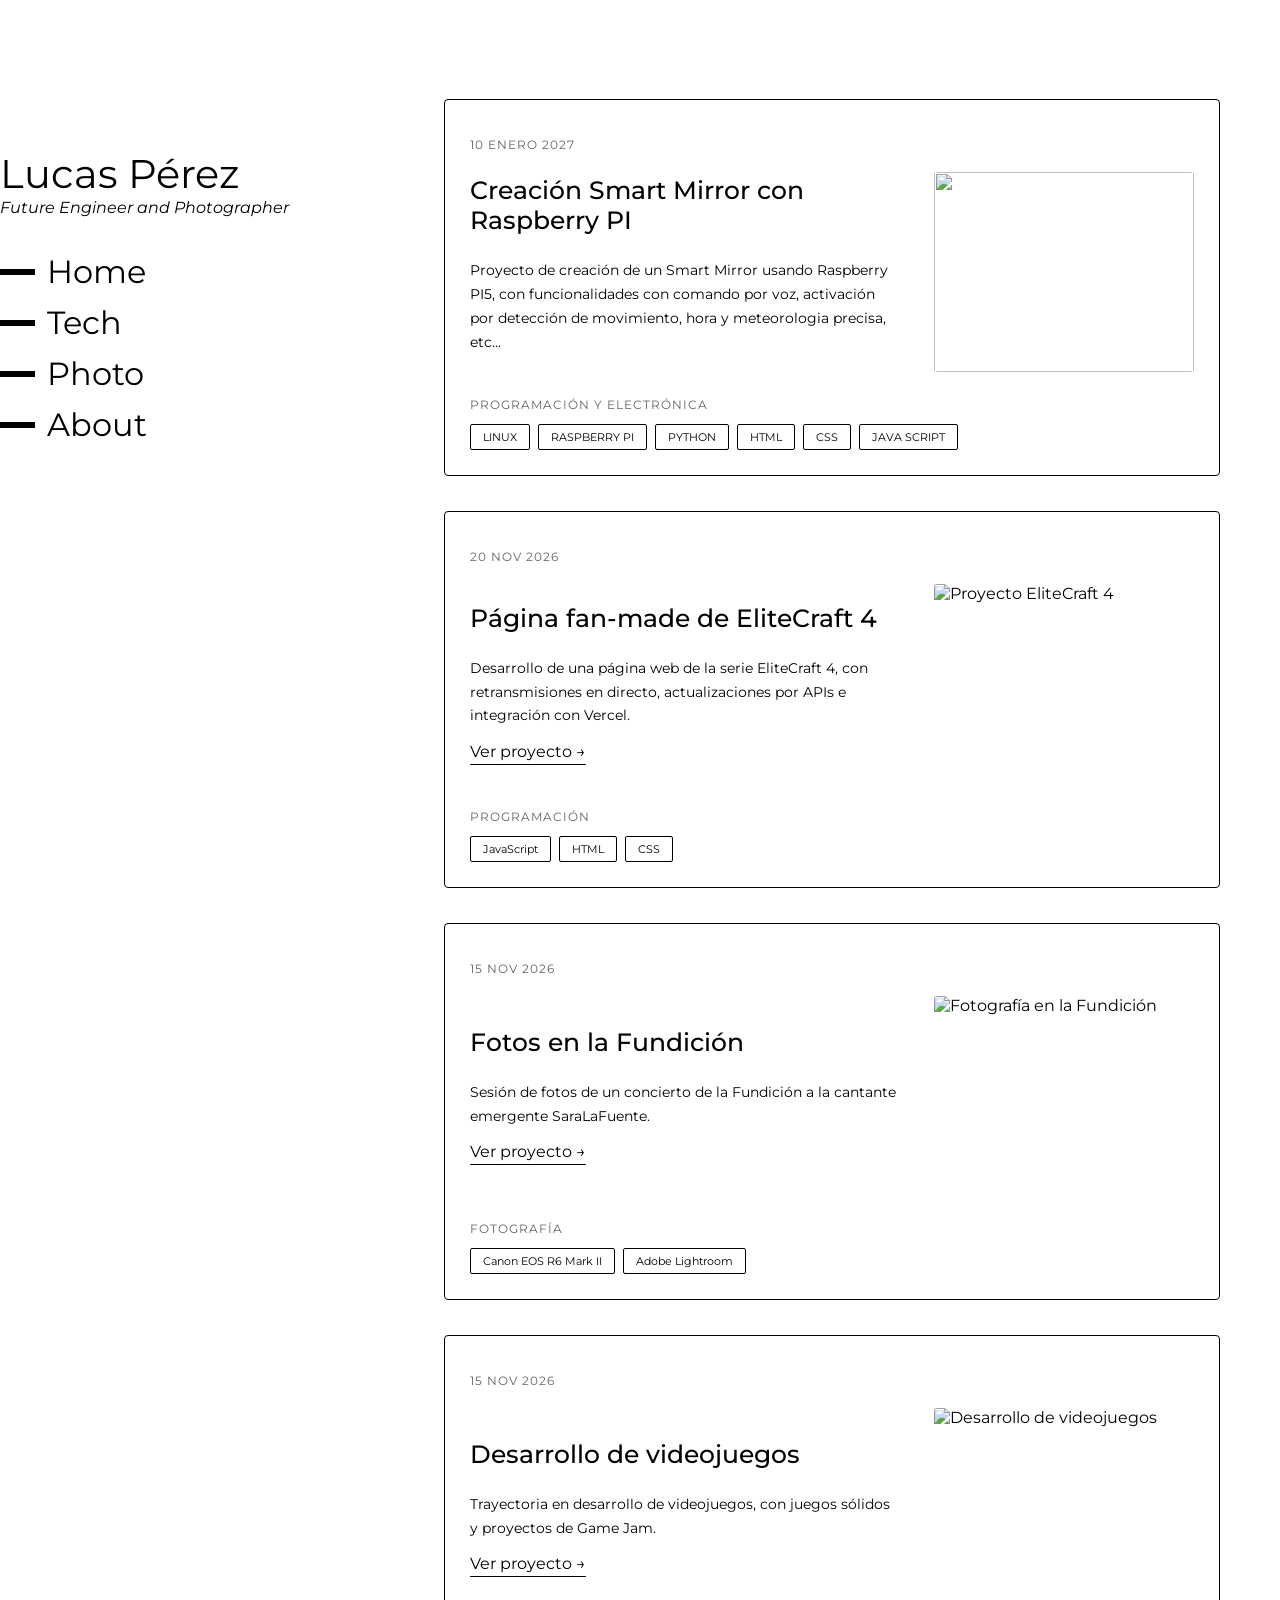
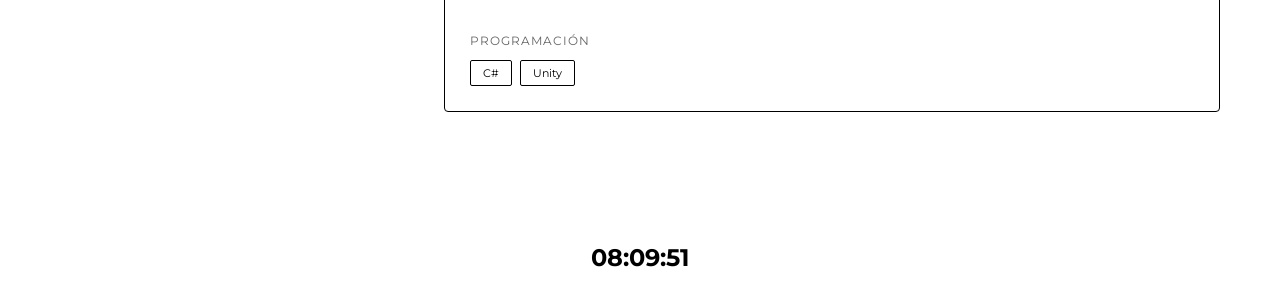
==== index.html @ 3e898cbc "Add files via upload" ====
<!DOCTYPE html>
<html lang="es">
<head>
    <meta charset="UTF-8">
    <meta name="viewport" content="width=device-width, initial-scale=1.0">

    <link rel="stylesheet" href="style.css">
    <link href="https://fonts.googleapis.com/css2?family=Montserrat:ital,wght@0,100..900;1,100..900&display=swap" rel="stylesheet">

    <title>Lucas Pérez</title>
    <script src="script.js" defer></script>
</head>
<main>
    <header>
        <div class="nombre">
            <a href="index.html">Lucas Pérez</a>
            <p>Future Engineer and Photographer</p>
        </div>

        <nav>
            <ul>
                <li><a href="index.html">Home</a></li>
                <li><a href="tech.html">Tech</a></li>
                <li><a href="photo.html">Photo</a></li>
                <li><a href="about.html">About</a></li>
            </ul>
        </nav>
    </header>

    <section class="trabajos">

        <article>
            <p class="fecha">10 ENERO 2027</p>

            <div class="proyecto">
                <div>
                    <h2>Creación Smart Mirror con Raspberry PI</h2>
                    <p>Proyecto de creación de un Smart Mirror usando Raspberry PI5, con funcionalidades con comando por voz, activación por detección de movimiento, hora y meteorologia precisa, etc...</p>
                    
                </div>

                <img src="img/SMARTMIRROR.jpg">
            </div>

            <p class="categoria">PROGRAMACIÓN Y ELECTRÓNICA</p>

            <div class="tecnologias">
                <span>LINUX</span>
                <span>RASPBERRY PI</span>
                <span>PYTHON</span>
                <span>HTML</span>
                <span>CSS</span>
                <span>JAVA SCRIPT</span>
            </div>
        </article>

        <!-- ELITECRAFT -->
        <article>
            <p class="fecha">20 NOV 2026</p>

            <div class="proyecto">
                <div>
                    <h2>Página fan-made de EliteCraft 4</h2>
                    <p>Desarrollo de una página web de la serie EliteCraft 4, con retransmisiones en directo, actualizaciones por APIs e integración con Vercel.</p>
                    <a href="https://elitecraft-4-info.vercel.app/" class="verProyecto">Ver proyecto →</a>
                </div>

                <img src="img/ELITE4.png" alt="Proyecto EliteCraft 4">
            </div>

            <p class="categoria">PROGRAMACIÓN</p>

            <div class="tecnologias">
                <span>JavaScript</span>
                <span>HTML</span>
                <span>CSS</span>
            </div>
        </article>

        <!-- FOTOGRAFÍA -->
        <article>
            <p class="fecha">15 NOV 2026</p>

            <div class="proyecto">
                <div>
                    <h2>Fotos en la Fundición</h2>
                    <p>Sesión de fotos de un concierto de la Fundición a la cantante emergente SaraLaFuente.</p>
                    <a href="https://www.instagram.com/luuchy.perzz?gwpx=MXUzaHEyYnJnMDgyYg%3D%3D&utm_source=qr" class="verProyecto">Ver proyecto →</a>
                </div>

                <img src="img/FUNDICIÓN.jpg" alt="Fotografía en la Fundición">
            </div>

            <p class="categoria">FOTOGRAFÍA</p>

            <div class="tecnologias">
                <span>Canon EOS R6 Mark II</span>
                <span>Adobe Lightroom</span>
            </div>
        </article>

        <!-- VIDEOJUEGOS -->
        <article>
            <p class="fecha">15 NOV 2026</p>

            <div class="proyecto">
                <div>
                    <h2>Desarrollo de videojuegos</h2>
                    <p>Trayectoria en desarrollo de videojuegos, con juegos sólidos y proyectos de Game Jam.</p>
                    <a href="https://luuchyperzz.itch.io/" class="verProyecto">Ver proyecto →</a>
                </div>

                <img src="img/ITCHIO.png" alt="Desarrollo de videojuegos">
            </div>

            <p class="categoria">PROGRAMACIÓN</p>

            <div class="tecnologias">
                <span>C#</span>
                <span>Unity</span>
            </div>
        </article>



    </section>
</main>

<footer>
    <h1 id="reloj">00:00:00</h1>
</footer>
---- style.css ----
body {
    font-family: "Montserrat", sans-serif;
    background: white;
    color: black;
    margin: 0;
    transition: background 1s, color 1s;
}

main {
    display: grid;
    grid-template-columns: 30% 70%;
}

/* NAVEGACIÓN */

header {
    position: fixed;
    width: 30%;
    height: 100%;
    padding-top: 130px;
    box-sizing: border-box;
}

.nombre {
    margin-bottom: 35px;
}

.nombre a {
    color: inherit;
    text-decoration: none;
    font-size: 40px;
}

.nombre p {
    font-style: italic;
    margin: 0;
}

nav ul {
    list-style: none;
    padding: 0;
}

nav li {
    margin-bottom: 12px;
}

nav a {
    display: flex;
    align-items: center;
    gap: 12px;
    color: inherit;
    text-decoration: none;
    font-size: 32px;
}

nav a::before {
    content: "";
    width: 35px;
    height: 6px;
    background: currentColor;
    transition: width 0.3s;
}

nav a:hover::before {
    width: 70px;
}

/* ARTÍCULOS */

.trabajos {
    grid-column: 2;
    padding: 80px 60px;
}

article {
    padding: 25px;
    margin-bottom: 35px;
    border: 1px solid currentColor;
    border-radius: 4px;
    transition: background 0.3s, transform 0.3s;
}

article:hover {
    transform: translateY(-4px);
}

.fecha {
    font-size: 12px;
    opacity: 0.6;
    margin-bottom: 20px;
    letter-spacing: 1px;
}

.proyecto {
    display: grid;
    grid-template-columns: 1fr 260px;
    align-items: center;
    gap: 35px;
}

.proyecto h2 {
    display: inline-block;
    font-size: 25px;
    font-weight: 500;
    margin: 0 0 10px;
    background: linear-gradient(currentColor, currentColor) left bottom / 0% 1px no-repeat;
    transition: background-size 0.5s;
}

.proyecto h2:hover {
    background-size: 100% 1px;
}

.proyecto p {
    line-height: 1.7;
    font-size: 14px;
}

.proyecto a {
    display: inline-block;
    color: inherit;
    text-decoration: none;
    border-bottom: 1px solid currentColor;
    padding-bottom: 3px;
    transition: opacity 0.3s;
    transition: font-size 0.3s;
}

.proyecto a:hover {
    opacity: 0.5;
    font-size:20px

}

.proyecto img {
    width: 100%;
    height: 200px;
    object-fit: cover;
    border-radius: 3px;
}

/* CATEGORÍAS */

.categoria {
    font-size: 12px;
    margin-top: 25px;
    opacity: 0.6;
    letter-spacing: 1px;
}

.tecnologias {
    display: flex;
    gap: 8px;
    margin-top: 10px;
    flex-wrap: wrap;
}

.tecnologias span {
    padding: 5px 12px;
    font-size: 11px;
    border: 1px solid currentColor;
    border-radius: 2px;
    transition: background 0.3s, color 0.3s;
    transition: color;
}



/* RELOJ */

footer {
    text-align: center;
}

#reloj {
    font-size: 24px;
}
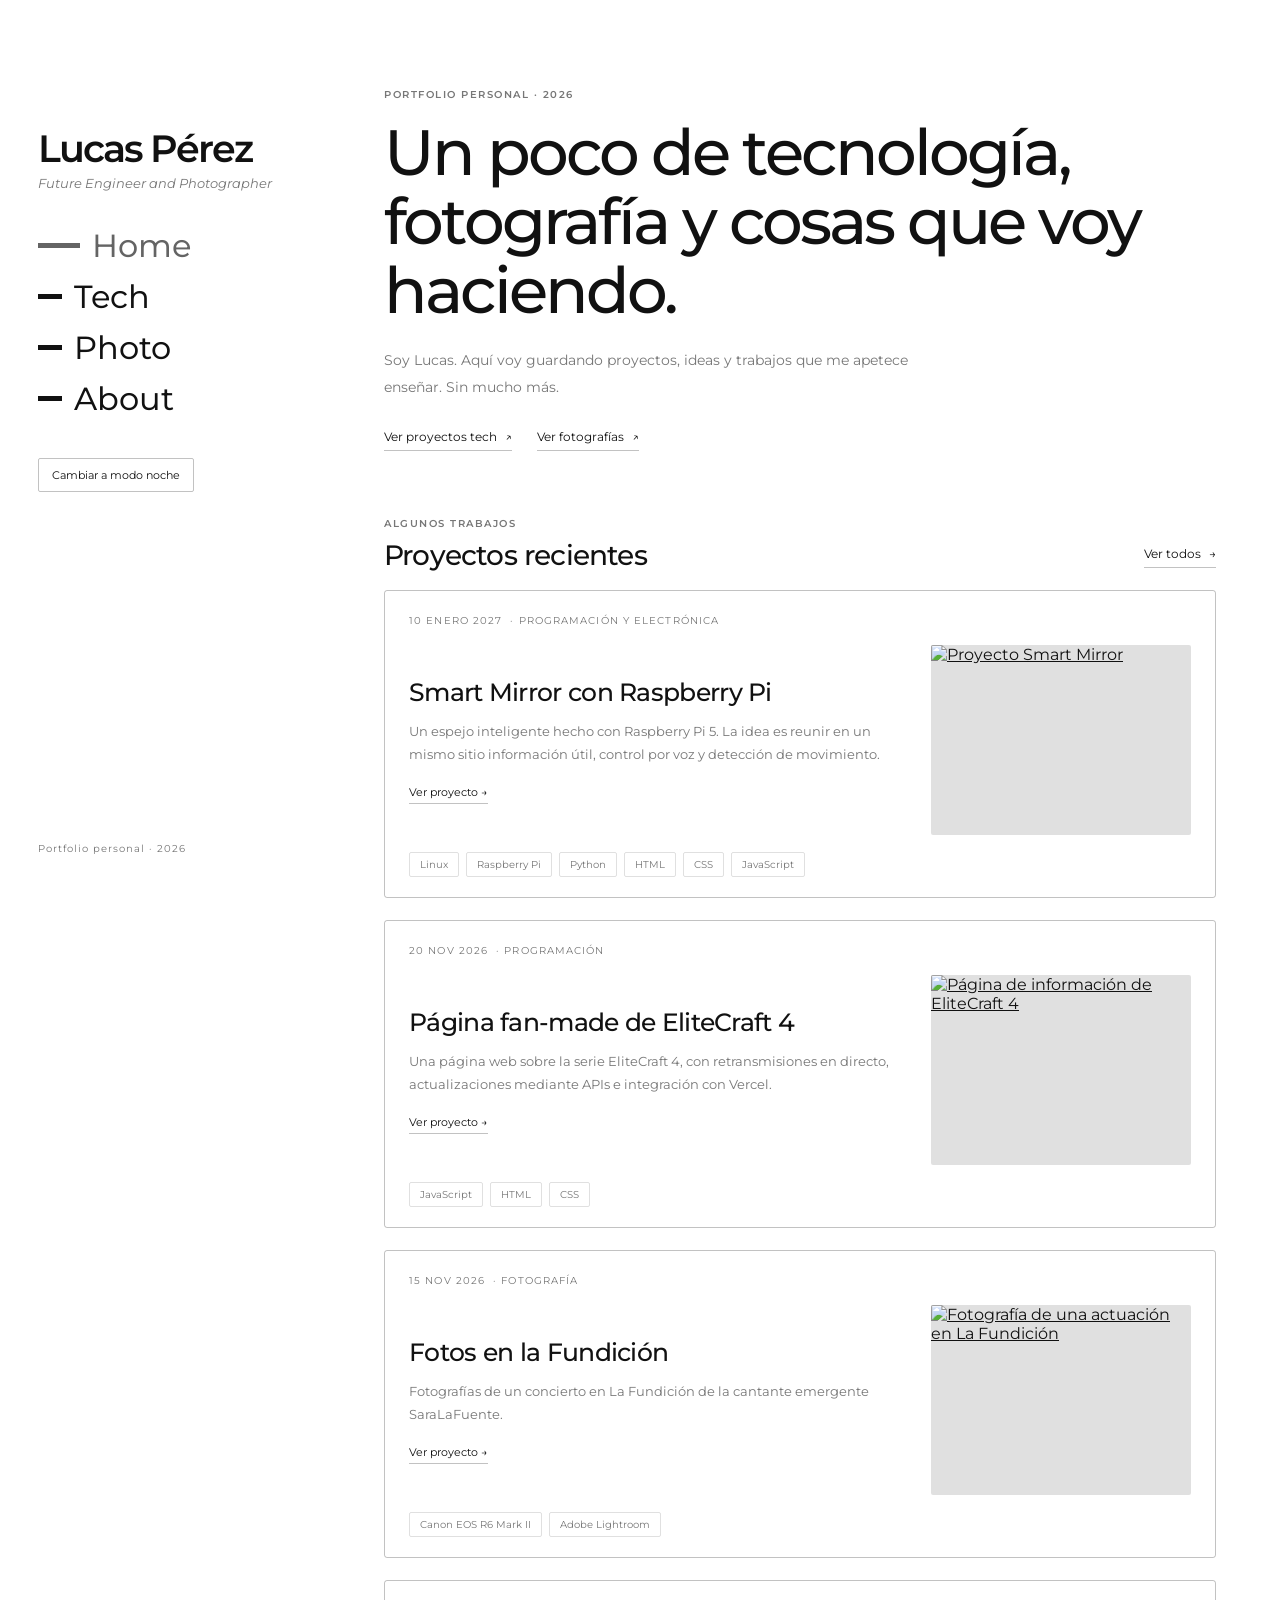
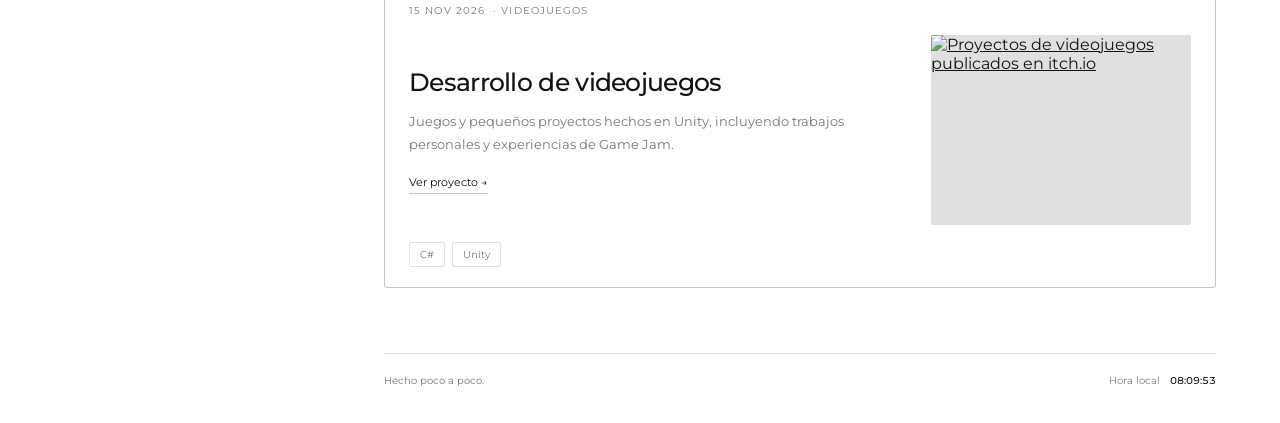
==== commit 3c16cf13: "Complete portfolio pages and project details" ====
--- a/index.html
+++ b/index.html
@@ -1,132 +1,138 @@
-
-<!DOCTYPE html>
-<html lang="es">
-<head>
-    <meta charset="UTF-8">
-    <meta name="viewport" content="width=device-width, initial-scale=1.0">
-
-    <link rel="stylesheet" href="style.css">
-    <link href="https://fonts.googleapis.com/css2?family=Montserrat:ital,wght@0,100..900;1,100..900&display=swap" rel="stylesheet">
-
-    <title>Lucas Pérez</title>
-    <script src="script.js" defer></script>
-</head>
-<main>
-    <header>
-        <div class="nombre">
-            <a href="index.html">Lucas Pérez</a>
-            <p>Future Engineer and Photographer</p>
-        </div>
-
-        <nav>
-            <ul>
-                <li><a href="index.html">Home</a></li>
-                <li><a href="tech.html">Tech</a></li>
-                <li><a href="photo.html">Photo</a></li>
-                <li><a href="about.html">About</a></li>
-            </ul>
-        </nav>
-    </header>
-
-    <section class="trabajos">
-
-        <article>
-            <p class="fecha">10 ENERO 2027</p>
-
-            <div class="proyecto">
-                <div>
-                    <h2>Creación Smart Mirror con Raspberry PI</h2>
-                    <p>Proyecto de creación de un Smart Mirror usando Raspberry PI5, con funcionalidades con comando por voz, activación por detección de movimiento, hora y meteorologia precisa, etc...</p>
-                    
-                </div>
-
-                <img src="img/SMARTMIRROR.jpg">
-            </div>
-
-            <p class="categoria">PROGRAMACIÓN Y ELECTRÓNICA</p>
-
-            <div class="tecnologias">
-                <span>LINUX</span>
-                <span>RASPBERRY PI</span>
-                <span>PYTHON</span>
-                <span>HTML</span>
-                <span>CSS</span>
-                <span>JAVA SCRIPT</span>
-            </div>
-        </article>
-
-        <!-- ELITECRAFT -->
-        <article>
-            <p class="fecha">20 NOV 2026</p>
-
-            <div class="proyecto">
-                <div>
-                    <h2>Página fan-made de EliteCraft 4</h2>
-                    <p>Desarrollo de una página web de la serie EliteCraft 4, con retransmisiones en directo, actualizaciones por APIs e integración con Vercel.</p>
-                    <a href="https://elitecraft-4-info.vercel.app/" class="verProyecto">Ver proyecto →</a>
-                </div>
-
-                <img src="img/ELITE4.png" alt="Proyecto EliteCraft 4">
-            </div>
-
-            <p class="categoria">PROGRAMACIÓN</p>
-
-            <div class="tecnologias">
-                <span>JavaScript</span>
-                <span>HTML</span>
-                <span>CSS</span>
-            </div>
-        </article>
-
-        <!-- FOTOGRAFÍA -->
-        <article>
-            <p class="fecha">15 NOV 2026</p>
-
-            <div class="proyecto">
-                <div>
-                    <h2>Fotos en la Fundición</h2>
-                    <p>Sesión de fotos de un concierto de la Fundición a la cantante emergente SaraLaFuente.</p>
-                    <a href="https://www.instagram.com/luuchy.perzz?gwpx=MXUzaHEyYnJnMDgyYg%3D%3D&utm_source=qr" class="verProyecto">Ver proyecto →</a>
-                </div>
-
-                <img src="img/FUNDICIÓN.jpg" alt="Fotografía en la Fundición">
-            </div>
-
-            <p class="categoria">FOTOGRAFÍA</p>
-
-            <div class="tecnologias">
-                <span>Canon EOS R6 Mark II</span>
-                <span>Adobe Lightroom</span>
-            </div>
-        </article>
-
-        <!-- VIDEOJUEGOS -->
-        <article>
-            <p class="fecha">15 NOV 2026</p>
-
-            <div class="proyecto">
-                <div>
-                    <h2>Desarrollo de videojuegos</h2>
-                    <p>Trayectoria en desarrollo de videojuegos, con juegos sólidos y proyectos de Game Jam.</p>
-                    <a href="https://luuchyperzz.itch.io/" class="verProyecto">Ver proyecto →</a>
-                </div>
-
-                <img src="img/ITCHIO.png" alt="Desarrollo de videojuegos">
-            </div>
-
-            <p class="categoria">PROGRAMACIÓN</p>
-
-            <div class="tecnologias">
-                <span>C#</span>
-                <span>Unity</span>
-            </div>
-        </article>
-
-
-
-    </section>
-</main>
-
-<footer>
-    <h1 id="reloj">00:00:00</h1>
-</footer>
+<!DOCTYPE html>
+<html lang="es">
+<head>
+    <meta charset="UTF-8">
+    <meta name="viewport" content="width=device-width, initial-scale=1.0">
+    <meta name="theme-color" content="#ffffff">
+    <meta name="description" content="Home — Lucas Pérez, Future Engineer and Photographer.">
+    <link rel="stylesheet" href="style.css">
+    <link href="https://fonts.googleapis.com/css2?family=Montserrat:ital,wght@0,100..900;1,100..900&display=swap" rel="stylesheet">
+    <script src="script.js" defer></script>
+    <title>Home | Lucas Pérez</title>
+</head>
+<body>
+    <main class="layout">
+        <header class="sidebar">
+            <div class="nombre">
+                <a href="index.html">Lucas Pérez</a>
+                <p>Future Engineer and Photographer</p>
+            </div>
+
+            <nav aria-label="Navegación principal">
+                <ul>
+                    <li><a href="index.html" class="activo" aria-current="page">Home</a></li>
+<li><a href="tech.html">Tech</a></li>
+<li><a href="photo.html">Photo</a></li>
+<li><a href="about.html">About</a></li>
+                </ul>
+            </nav>
+
+            <button class="cambiar-tema" id="cambiar-tema" type="button">Cambiar a modo noche</button>
+            <p class="sidebar-pie">Portfolio personal · 2026</p>
+        </header>
+
+        <section class="contenido">
+            
+            <section class="intro">
+                <p class="sobrelinea">PORTFOLIO PERSONAL · 2026</p>
+                <h1>Un poco de tecnología, fotografía y cosas que voy haciendo.</h1>
+                <p class="intro-texto">Soy Lucas. Aquí voy guardando proyectos, ideas y trabajos que me apetece enseñar. Sin mucho más.</p>
+                <div class="intro-enlaces">
+                    <a href="tech.html">Ver proyectos tech <span>↗</span></a>
+                    <a href="photo.html">Ver fotografías <span>↗</span></a>
+                </div>
+            </section>
+
+            <div class="seccion-titulo">
+                <div>
+                    <p class="sobrelinea">ALGUNOS TRABAJOS</p>
+                    <h2>Proyectos recientes</h2>
+                </div>
+                <a href="tech.html">Ver todos <span>→</span></a>
+            </div>
+
+            <section class="trabajos" aria-label="Proyectos recientes">
+                <article class="trabajo">
+    <p class="fecha">10 ENERO 2027 <span>· PROGRAMACIÓN Y ELECTRÓNICA</span></p>
+    <div class="proyecto">
+      <div class="proyecto-texto">
+        <h2>Smart Mirror con Raspberry Pi</h2>
+        <p>Un espejo inteligente hecho con Raspberry Pi 5. La idea es reunir en un mismo sitio información útil, control por voz y detección de movimiento.</p>
+        <a href="proyectos/smart-mirror.html" class="verProyecto">Ver proyecto <span aria-hidden="true">→</span></a>
+      </div>
+      <a class="imagen-proyecto" href="proyectos/smart-mirror.html" aria-label="Abrir Smart Mirror con Raspberry Pi">
+        <img src="img/SMARTMIRROR.jpg" alt="Proyecto Smart Mirror" loading="lazy">
+      </a>
+    </div>
+    <div class="tecnologias">
+      <span>Linux</span>
+      <span>Raspberry Pi</span>
+      <span>Python</span>
+      <span>HTML</span>
+      <span>CSS</span>
+      <span>JavaScript</span>
+    </div>
+  </article>
+<article class="trabajo">
+    <p class="fecha">20 NOV 2026 <span>· PROGRAMACIÓN</span></p>
+    <div class="proyecto">
+      <div class="proyecto-texto">
+        <h2>Página fan-made de EliteCraft 4</h2>
+        <p>Una página web sobre la serie EliteCraft 4, con retransmisiones en directo, actualizaciones mediante APIs e integración con Vercel.</p>
+        <a href="proyectos/elitecraft.html" class="verProyecto">Ver proyecto <span aria-hidden="true">→</span></a>
+      </div>
+      <a class="imagen-proyecto" href="proyectos/elitecraft.html" aria-label="Abrir Página fan-made de EliteCraft 4">
+        <img src="img/ELITE4.png" alt="Página de información de EliteCraft 4" loading="lazy">
+      </a>
+    </div>
+    <div class="tecnologias">
+      <span>JavaScript</span>
+      <span>HTML</span>
+      <span>CSS</span>
+    </div>
+  </article>
+<article class="trabajo">
+    <p class="fecha">15 NOV 2026 <span>· FOTOGRAFÍA</span></p>
+    <div class="proyecto">
+      <div class="proyecto-texto">
+        <h2>Fotos en la Fundición</h2>
+        <p>Fotografías de un concierto en La Fundición de la cantante emergente SaraLaFuente.</p>
+        <a href="proyectos/fundicion.html" class="verProyecto">Ver proyecto <span aria-hidden="true">→</span></a>
+      </div>
+      <a class="imagen-proyecto" href="proyectos/fundicion.html" aria-label="Abrir Fotos en la Fundición">
+        <img src="img/FUNDICIÓN.jpg" alt="Fotografía de una actuación en La Fundición" loading="lazy">
+      </a>
+    </div>
+    <div class="tecnologias">
+      <span>Canon EOS R6 Mark II</span>
+      <span>Adobe Lightroom</span>
+    </div>
+  </article>
+<article class="trabajo">
+    <p class="fecha">15 NOV 2026 <span>· VIDEOJUEGOS</span></p>
+    <div class="proyecto">
+      <div class="proyecto-texto">
+        <h2>Desarrollo de videojuegos</h2>
+        <p>Juegos y pequeños proyectos hechos en Unity, incluyendo trabajos personales y experiencias de Game Jam.</p>
+        <a href="proyectos/videojuegos.html" class="verProyecto">Ver proyecto <span aria-hidden="true">→</span></a>
+      </div>
+      <a class="imagen-proyecto" href="proyectos/videojuegos.html" aria-label="Abrir Desarrollo de videojuegos">
+        <img src="img/ITCHIO.png" alt="Proyectos de videojuegos publicados en itch.io" loading="lazy">
+      </a>
+    </div>
+    <div class="tecnologias">
+      <span>C#</span>
+      <span>Unity</span>
+    </div>
+  </article>
+            </section>
+
+
+            <footer class="pie">
+                <span>Hecho poco a poco.</span>
+                <span class="hora"><span>Hora local</span> <strong id="reloj">00:00:00</strong></span>
+            </footer>
+        </section>
+    </main>
+</body>
+</html>
--- a/style.css
+++ b/style.css
@@ -1,179 +1,738 @@
-
-body {
-    font-family: "Montserrat", sans-serif;
-    background: white;
-    color: black;
-    margin: 0;
-    transition: background 1s, color 1s;
-}
-
-main {
-    display: grid;
-    grid-template-columns: 30% 70%;
-}
-
-/* NAVEGACIÓN */
-
-header {
-    position: fixed;
-    width: 30%;
-    height: 100%;
-    padding-top: 130px;
-    box-sizing: border-box;
-}
-
-.nombre {
-    margin-bottom: 35px;
-}
-
-.nombre a {
-    color: inherit;
-    text-decoration: none;
-    font-size: 40px;
-}
-
-.nombre p {
-    font-style: italic;
-    margin: 0;
-}
-
-nav ul {
-    list-style: none;
-    padding: 0;
-}
-
-nav li {
-    margin-bottom: 12px;
-}
-
-nav a {
-    display: flex;
-    align-items: center;
-    gap: 12px;
-    color: inherit;
-    text-decoration: none;
-    font-size: 32px;
-}
-
-nav a::before {
-    content: "";
-    width: 35px;
-    height: 6px;
-    background: currentColor;
-    transition: width 0.3s;
-}
-
-nav a:hover::before {
-    width: 70px;
-}
-
-/* ARTÍCULOS */
-
-.trabajos {
-    grid-column: 2;
-    padding: 80px 60px;
-}
-
-article {
-    padding: 25px;
-    margin-bottom: 35px;
-    border: 1px solid currentColor;
-    border-radius: 4px;
-    transition: background 0.3s, transform 0.3s;
-}
-
-article:hover {
-    transform: translateY(-4px);
-}
-
-.fecha {
-    font-size: 12px;
-    opacity: 0.6;
-    margin-bottom: 20px;
-    letter-spacing: 1px;
-}
-
-.proyecto {
-    display: grid;
-    grid-template-columns: 1fr 260px;
-    align-items: center;
-    gap: 35px;
-}
-
-.proyecto h2 {
-    display: inline-block;
-    font-size: 25px;
-    font-weight: 500;
-    margin: 0 0 10px;
-    background: linear-gradient(currentColor, currentColor) left bottom / 0% 1px no-repeat;
-    transition: background-size 0.5s;
-}
-
-.proyecto h2:hover {
-    background-size: 100% 1px;
-}
-
-.proyecto p {
-    line-height: 1.7;
-    font-size: 14px;
-}
-
-.proyecto a {
-    display: inline-block;
-    color: inherit;
-    text-decoration: none;
-    border-bottom: 1px solid currentColor;
-    padding-bottom: 3px;
-    transition: opacity 0.3s;
-    transition: font-size 0.3s;
-}
-
-.proyecto a:hover {
-    opacity: 0.5;
-    font-size:20px
-
-}
-
-.proyecto img {
-    width: 100%;
-    height: 200px;
-    object-fit: cover;
-    border-radius: 3px;
-}
-
-/* CATEGORÍAS */
-
-.categoria {
-    font-size: 12px;
-    margin-top: 25px;
-    opacity: 0.6;
-    letter-spacing: 1px;
-}
-
-.tecnologias {
-    display: flex;
-    gap: 8px;
-    margin-top: 10px;
-    flex-wrap: wrap;
-}
-
-.tecnologias span {
-    padding: 5px 12px;
-    font-size: 11px;
-    border: 1px solid currentColor;
-    border-radius: 2px;
-    transition: background 0.3s, color 0.3s;
-    transition: color;
-}
-
-
-
-/* RELOJ */
-
-footer {
-    text-align: center;
-}
-
-#reloj {
-    font-size: 24px;
-}
+* {
+    box-sizing: border-box;
+}
+
+:root {
+    color-scheme: light;
+    --fondo: #ffffff;
+    --texto: #111111;
+    --suave: #777777;
+    --linea: rgba(0, 0, 0, 0.24);
+    --linea-fina: rgba(0, 0, 0, 0.12);
+}
+
+body.noche {
+    color-scheme: dark;
+    --fondo: #020a14;
+    --texto: #f5f7fa;
+    --suave: #a2adba;
+    --linea: rgba(255, 255, 255, 0.32);
+    --linea-fina: rgba(255, 255, 255, 0.14);
+}
+
+body {
+    font-family: "Montserrat", sans-serif;
+    background: var(--fondo);
+    color: var(--texto);
+    margin: 0;
+    transition: background 0.35s, color 0.35s;
+}
+
+a {
+    color: inherit;
+}
+
+button {
+    font: inherit;
+}
+
+/* ESTRUCTURA */
+
+.layout {
+    display: grid;
+    grid-template-columns: 30% minmax(0, 70%);
+    max-width: 1700px;
+    min-height: 100vh;
+    margin: 0 auto;
+}
+
+.sidebar {
+    position: sticky;
+    top: 0;
+    align-self: start;
+    width: 100%;
+    height: 100vh;
+    padding: 125px 28px 35px 10%;
+    display: flex;
+    flex-direction: column;
+}
+
+.nombre {
+    margin-bottom: 35px;
+}
+
+.nombre a {
+    color: inherit;
+    text-decoration: none;
+    font-size: clamp(30px, 3vw, 40px);
+    font-weight: 600;
+    letter-spacing: -2px;
+}
+
+.nombre p {
+    font-style: italic;
+    font-size: 13px;
+    margin: 3px 0 0;
+    color: var(--suave);
+}
+
+nav ul {
+    list-style: none;
+    padding: 0;
+    margin: 0;
+}
+
+nav li {
+    margin-bottom: 12px;
+}
+
+nav a {
+    display: flex;
+    align-items: center;
+    gap: 12px;
+    width: fit-content;
+    color: inherit;
+    text-decoration: none;
+    font-size: clamp(22px, 2.5vw, 32px);
+    font-weight: 450;
+    transition: opacity 0.25s;
+}
+
+nav a::before {
+    content: "";
+    width: 24px;
+    height: 5px;
+    background: currentColor;
+    transition: width 0.3s;
+}
+
+nav a:hover,
+nav a.activo {
+    opacity: 0.65;
+}
+
+nav a:hover::before,
+nav a.activo::before {
+    width: 42px;
+}
+
+.cambiar-tema {
+    width: fit-content;
+    margin-top: 28px;
+    padding: 9px 13px;
+    border: 1px solid var(--linea);
+    border-radius: 2px;
+    color: inherit;
+    background: transparent;
+    cursor: pointer;
+    font-size: 11px;
+    transition: background 0.25s, color 0.25s, border-color 0.25s;
+}
+
+.cambiar-tema:hover {
+    background: var(--texto);
+    color: var(--fondo);
+}
+
+.sidebar-pie {
+    margin-top: auto;
+    color: var(--suave);
+    font-size: 10px;
+    letter-spacing: 1px;
+}
+
+/* CONTENIDO */
+
+.contenido {
+    min-width: 0;
+    padding: 75px clamp(24px, 5vw, 75px) 28px 0;
+}
+
+.intro {
+    max-width: 800px;
+    padding: 12px 0 65px;
+}
+
+.intro-corta {
+    padding-bottom: 48px;
+}
+
+.sobrelinea {
+    margin: 0 0 15px;
+    color: var(--suave);
+    font-size: 10px;
+    font-weight: 600;
+    letter-spacing: 1.5px;
+    line-height: 1.6;
+}
+
+.intro h1,
+.detalle-cabecera h1 {
+    max-width: 780px;
+    margin: 0;
+    font-size: clamp(38px, 5vw, 68px);
+    font-weight: 500;
+    line-height: 1.08;
+    letter-spacing: -3px;
+}
+
+.intro-texto {
+    max-width: 580px;
+    margin: 22px 0 0;
+    color: var(--suave);
+    font-size: 14px;
+    line-height: 1.9;
+}
+
+.intro-enlaces {
+    display: flex;
+    flex-wrap: wrap;
+    gap: 25px;
+    margin-top: 28px;
+}
+
+.intro-enlaces a,
+.seccion-titulo > a {
+    color: inherit;
+    text-decoration: none;
+    font-size: 12px;
+    border-bottom: 1px solid var(--linea);
+    padding-bottom: 6px;
+}
+
+.intro-enlaces a span,
+.seccion-titulo a span {
+    margin-left: 5px;
+}
+
+/* TÍTULOS DE SECCIÓN */
+
+.seccion-titulo {
+    display: flex;
+    align-items: end;
+    justify-content: space-between;
+    gap: 20px;
+    margin-bottom: 18px;
+}
+
+.seccion-titulo .sobrelinea {
+    margin-bottom: 6px;
+}
+
+.seccion-titulo h2 {
+    margin: 0;
+    font-size: clamp(20px, 2.4vw, 28px);
+    font-weight: 500;
+    letter-spacing: -0.8px;
+}
+
+.seccion-titulo > a {
+    flex-shrink: 0;
+    margin-bottom: 4px;
+}
+
+.contador {
+    color: var(--suave);
+    font-size: 11px;
+    white-space: nowrap;
+    margin-bottom: 5px;
+}
+
+/* TARJETAS DE PROYECTOS */
+
+.trabajos {
+    display: grid;
+    gap: 22px;
+}
+
+.trabajo {
+    padding: 23px 24px 20px;
+    margin: 0;
+    border: 1px solid var(--linea);
+    border-radius: 3px;
+    transition: background 0.3s, transform 0.3s, border-color 0.3s;
+}
+
+.trabajo:hover {
+    transform: translateY(-3px);
+    border-color: var(--texto);
+}
+
+.fecha {
+    display: flex;
+    flex-wrap: wrap;
+    gap: 8px;
+    margin: 0 0 18px;
+    color: var(--suave);
+    font-size: 10px;
+    letter-spacing: 1.1px;
+}
+
+.proyecto {
+    display: grid;
+    grid-template-columns: minmax(0, 1fr) minmax(170px, 260px);
+    align-items: center;
+    gap: 32px;
+}
+
+.proyecto h2 {
+    display: inline;
+    margin: 0;
+    font-size: clamp(19px, 2vw, 25px);
+    font-weight: 500;
+    letter-spacing: -0.7px;
+    line-height: 1.4;
+    background: linear-gradient(currentColor, currentColor) left bottom / 0% 1px no-repeat;
+    transition: background-size 0.4s;
+}
+
+.trabajo:hover .proyecto h2 {
+    background-size: 100% 1px;
+}
+
+.proyecto p {
+    margin: 10px 0 15px;
+    color: var(--suave);
+    font-size: 13px;
+    line-height: 1.8;
+}
+
+.imagen-proyecto {
+    display: block;
+    overflow: hidden;
+    border-radius: 2px;
+    background: var(--linea-fina);
+}
+
+.proyecto img {
+    display: block;
+    width: 100%;
+    height: 190px;
+    object-fit: cover;
+    transition: transform 0.5s;
+}
+
+.imagen-proyecto:hover img {
+    transform: scale(1.04);
+}
+
+.verProyecto {
+    display: inline-block;
+    color: inherit;
+    text-decoration: none;
+    border-bottom: 1px solid var(--linea);
+    padding-bottom: 4px;
+    font-size: 11px;
+    transition: opacity 0.25s, padding 0.25s;
+}
+
+.verProyecto:hover {
+    opacity: 0.55;
+    padding-left: 4px;
+}
+
+.tecnologias {
+    display: flex;
+    flex-wrap: wrap;
+    gap: 7px;
+    margin-top: 17px;
+}
+
+.tecnologias span {
+    padding: 5px 10px;
+    border: 1px solid var(--linea-fina);
+    border-radius: 2px;
+    color: var(--suave);
+    font-size: 10px;
+    line-height: 1.3;
+}
+
+/* ABOUT */
+
+.about-contenido {
+    display: grid;
+    grid-template-columns: minmax(0, 1.2fr) minmax(210px, 0.8fr);
+    gap: 55px;
+    padding-top: 20px;
+}
+
+.about-texto h2 {
+    margin: 0 0 20px;
+    font-size: clamp(30px, 4vw, 46px);
+    font-weight: 500;
+    letter-spacing: -2px;
+}
+
+.about-texto > p:not(.sobrelinea) {
+    max-width: 560px;
+    margin: 0 0 18px;
+    color: var(--suave);
+    font-size: 14px;
+    line-height: 1.9;
+}
+
+.about-lateral {
+    border-top: 1px solid var(--linea);
+}
+
+.about-bloque {
+    padding: 20px 0;
+    border-bottom: 1px solid var(--linea-fina);
+}
+
+.about-bloque p:not(.sobrelinea) {
+    color: var(--suave);
+    font-size: 12px;
+    line-height: 1.8;
+}
+
+.about-bloque .tecnologias {
+    margin-top: 10px;
+}
+
+/* DETALLE DE PROYECTO */
+
+.migas {
+    display: flex;
+    flex-wrap: wrap;
+    gap: 9px;
+    margin: 0 0 35px;
+    color: var(--suave);
+    font-size: 11px;
+}
+
+.migas a {
+    color: inherit;
+    text-decoration: none;
+}
+
+.migas a:hover {
+    color: var(--texto);
+}
+
+.detalle {
+    max-width: 1000px;
+}
+
+.detalle-cabecera {
+    max-width: 780px;
+    margin-bottom: 32px;
+}
+
+.detalle-cabecera h1 {
+    font-size: clamp(36px, 4.5vw, 58px);
+}
+
+.detalle-intro {
+    max-width: 650px;
+    margin: 18px 0 0;
+    color: var(--suave);
+    font-size: 14px;
+    line-height: 1.9;
+}
+
+.detalle-portada {
+    display: block;
+    width: 100%;
+    max-height: 440px;
+    object-fit: cover;
+    border-radius: 2px;
+    background: var(--linea-fina);
+}
+
+.detalle-columnas {
+    display: grid;
+    grid-template-columns: minmax(0, 1fr) 220px;
+    gap: 50px;
+    margin-top: 38px;
+}
+
+.detalle-bloque {
+    display: grid;
+    grid-template-columns: 35px minmax(0, 1fr);
+    gap: 15px;
+    padding: 22px 0;
+    border-bottom: 1px solid var(--linea-fina);
+}
+
+.detalle-bloque:first-child {
+    padding-top: 0;
+}
+
+.detalle-numero {
+    color: var(--suave);
+    font-size: 11px;
+    letter-spacing: 1px;
+    padding-top: 5px;
+}
+
+.detalle-bloque h2 {
+    margin: 0 0 12px;
+    font-size: 20px;
+    font-weight: 500;
+}
+
+.detalle-bloque p {
+    margin: 0;
+    color: var(--suave);
+    font-size: 13px;
+    line-height: 1.9;
+}
+
+.detalle-enlace .verProyecto {
+    margin-top: 15px;
+}
+
+.detalle-lateral {
+    display: flex;
+    flex-direction: column;
+    gap: 23px;
+    padding-top: 3px;
+}
+
+.detalle-lateral > div {
+    padding-bottom: 20px;
+    border-bottom: 1px solid var(--linea-fina);
+}
+
+.detalle-lateral .sobrelinea {
+    margin-bottom: 8px;
+}
+
+.detalle-lateral p:not(.sobrelinea) {
+    margin: 0;
+    font-size: 12px;
+    line-height: 1.7;
+}
+
+.detalle-lateral .tecnologias {
+    margin-top: 0;
+}
+
+.volver {
+    display: inline-block;
+    margin-top: 38px;
+    color: inherit;
+    text-decoration: none;
+    font-size: 12px;
+    border-bottom: 1px solid var(--linea);
+    padding-bottom: 6px;
+}
+
+/* PIE */
+
+.pie {
+    display: flex;
+    flex-wrap: wrap;
+    justify-content: space-between;
+    gap: 15px;
+    margin-top: 65px;
+    padding: 20px 0 8px;
+    border-top: 1px solid var(--linea-fina);
+    color: var(--suave);
+    font-size: 10px;
+}
+
+.hora {
+    display: flex;
+    gap: 10px;
+}
+
+.hora strong {
+    color: var(--texto);
+    font-weight: 500;
+    font-variant-numeric: tabular-nums;
+}
+
+/* DETALLES PEQUEÑOS */
+
+a:focus-visible,
+button:focus-visible {
+    outline: 2px solid currentColor;
+    outline-offset: 4px;
+}
+
+@media (max-width: 950px) {
+    .layout {
+        grid-template-columns: 250px minmax(0, 1fr);
+    }
+
+    .sidebar {
+        padding-left: 30px;
+    }
+
+    .contenido {
+        padding-right: 28px;
+    }
+
+    .proyecto {
+        grid-template-columns: minmax(0, 1fr) 200px;
+        gap: 22px;
+    }
+
+    .about-contenido {
+        gap: 30px;
+    }
+}
+
+@media (max-width: 720px) {
+    .layout {
+        display: block;
+    }
+
+    .sidebar {
+        position: relative;
+        width: 100%;
+        height: auto;
+        padding: 28px 24px 20px;
+        border-bottom: 1px solid var(--linea-fina);
+    }
+
+    .nombre {
+        margin-bottom: 20px;
+    }
+
+    .nombre a {
+        font-size: 31px;
+    }
+
+    nav ul {
+        display: flex;
+        flex-wrap: wrap;
+        gap: 8px 18px;
+    }
+
+    nav li {
+        margin: 0;
+    }
+
+    nav a {
+        gap: 7px;
+        font-size: 17px;
+    }
+
+    nav a::before {
+        width: 12px;
+        height: 3px;
+    }
+
+    nav a:hover::before,
+    nav a.activo::before {
+        width: 20px;
+    }
+
+    .cambiar-tema {
+        margin-top: 18px;
+    }
+
+    .sidebar-pie {
+        display: none;
+    }
+
+    .contenido {
+        padding: 38px 24px 24px;
+    }
+
+    .intro {
+        padding-bottom: 45px;
+    }
+
+    .intro-corta {
+        padding-bottom: 35px;
+    }
+
+    .intro h1 {
+        letter-spacing: -2px;
+    }
+
+    .trabajos {
+        gap: 16px;
+    }
+
+    .trabajo {
+        padding: 18px;
+    }
+
+    .proyecto {
+        grid-template-columns: minmax(0, 1fr) 160px;
+        gap: 16px;
+    }
+
+    .proyecto img {
+        height: 145px;
+    }
+
+    .about-contenido,
+    .detalle-columnas {
+        grid-template-columns: 1fr;
+        gap: 28px;
+    }
+
+    .detalle-lateral {
+        display: grid;
+        grid-template-columns: repeat(2, minmax(0, 1fr));
+    }
+
+    .detalle-lateral > div:last-child {
+        grid-column: 1 / -1;
+    }
+}
+
+@media (max-width: 480px) {
+    .contenido {
+        padding: 32px 17px 20px;
+    }
+
+    .sidebar {
+        padding: 25px 17px 18px;
+    }
+
+    .proyecto {
+        grid-template-columns: 1fr;
+    }
+
+    .imagen-proyecto {
+        grid-row: 1;
+    }
+
+    .proyecto img {
+        height: 190px;
+    }
+
+    .fecha {
+        margin-bottom: 13px;
+    }
+
+    .seccion-titulo {
+        align-items: start;
+    }
+
+    .contador {
+        padding-top: 20px;
+    }
+
+    .detalle-columnas {
+        margin-top: 28px;
+    }
+
+    .detalle-lateral {
+        grid-template-columns: 1fr;
+    }
+
+    .detalle-lateral > div:last-child {
+        grid-column: auto;
+    }
+
+    .pie {
+        margin-top: 45px;
+    }
+}
+
+@media (prefers-reduced-motion: reduce) {
+    *,
+    *::before,
+    *::after {
+        scroll-behavior: auto !important;
+        transition-duration: 0.01ms !important;
+    }
+}
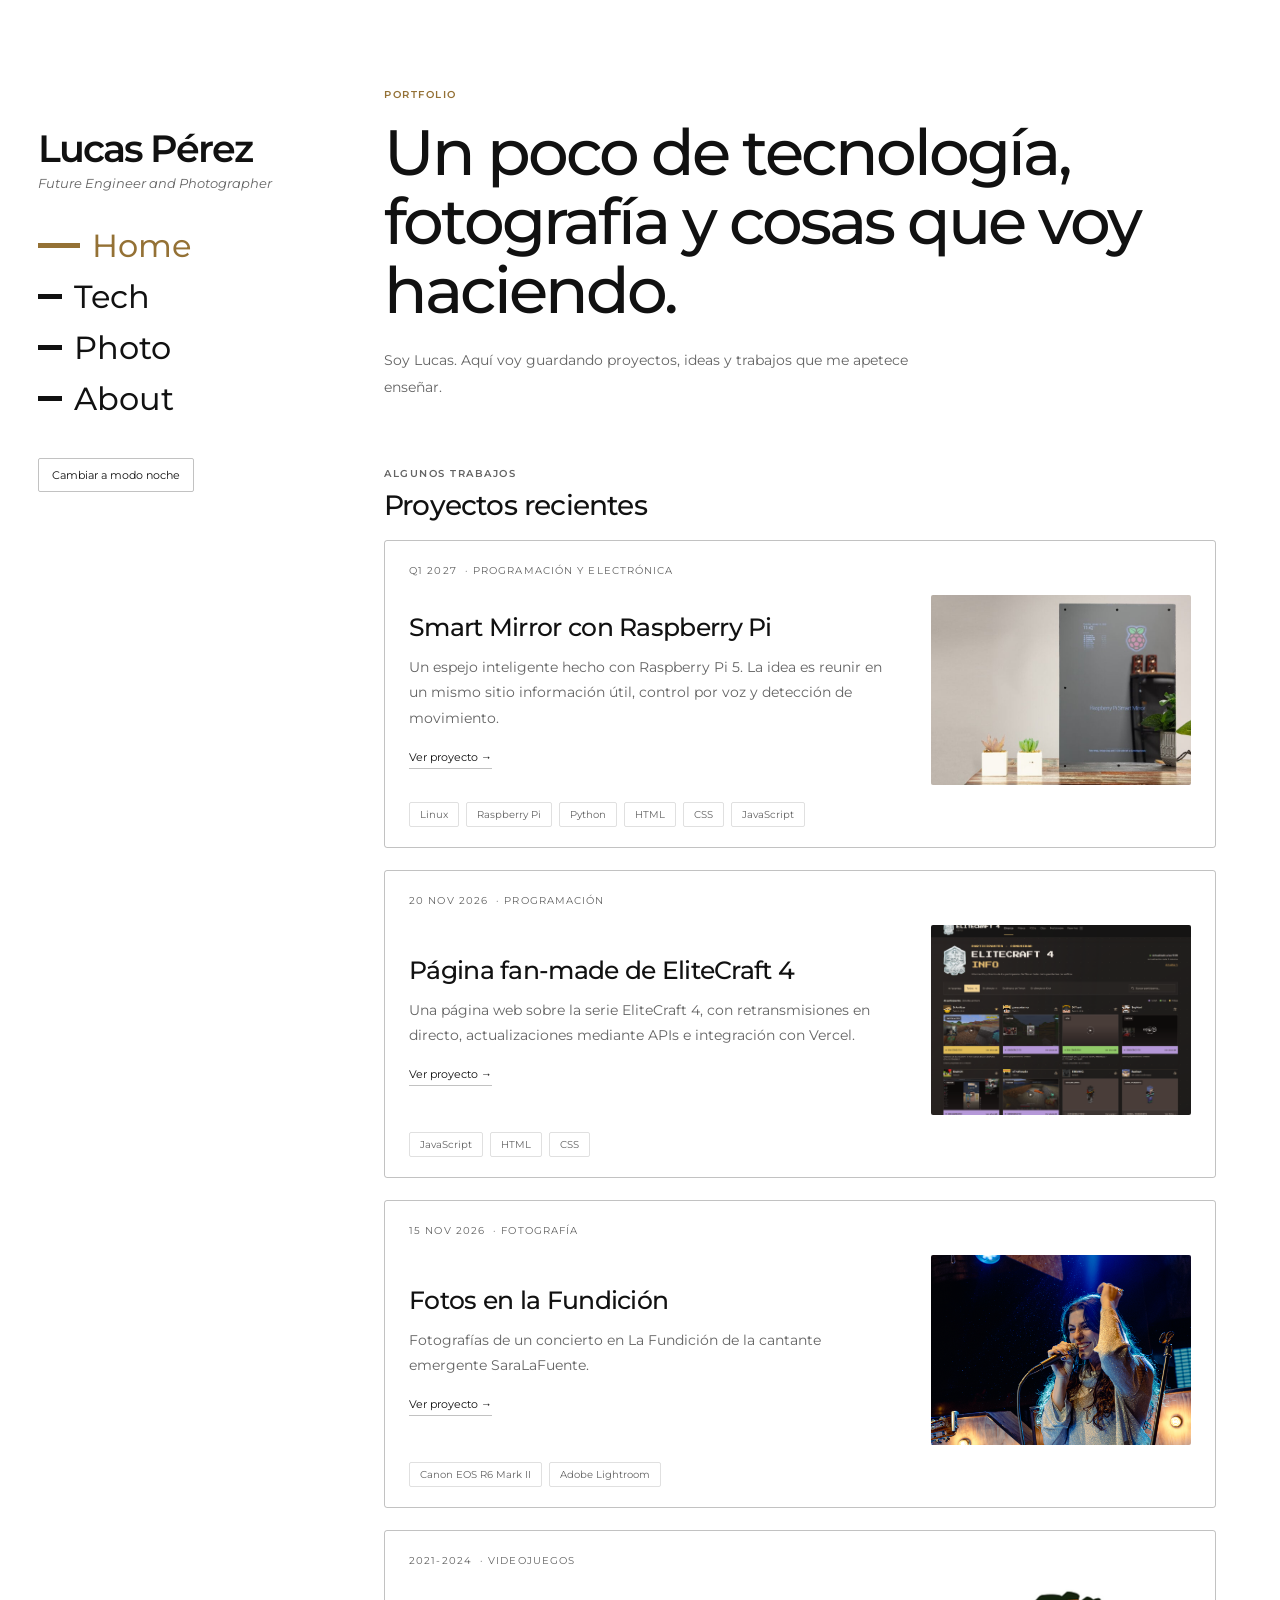
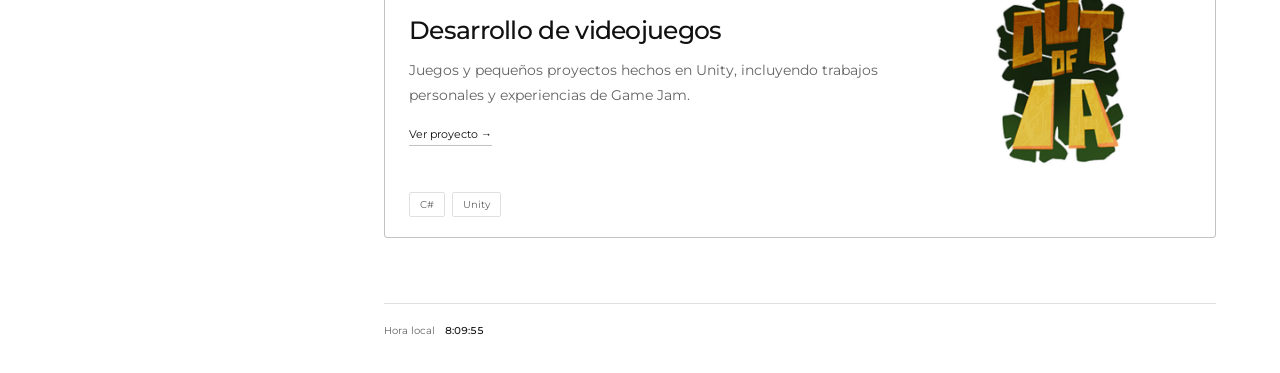
==== commit 0366df57: "Actualiza el diseño y las imágenes del portfolio" ====
--- a/index.html
+++ b/index.html
@@ -1,138 +1,198 @@
-<!DOCTYPE html>
+<!doctype html>
 <html lang="es">
-<head>
-    <meta charset="UTF-8">
-    <meta name="viewport" content="width=device-width, initial-scale=1.0">
-    <meta name="theme-color" content="#ffffff">
-    <meta name="description" content="Home — Lucas Pérez, Future Engineer and Photographer.">
-    <link rel="stylesheet" href="style.css">
-    <link href="https://fonts.googleapis.com/css2?family=Montserrat:ital,wght@0,100..900;1,100..900&display=swap" rel="stylesheet">
+  <head>
+    <meta charset="UTF-8" />
+    <meta name="viewport" content="width=device-width, initial-scale=1.0" />
+    <meta name="color-scheme" content="light dark" />
+    <meta name="description" content="Home — Lucas Pérez, Future Engineer and Photographer." />
+    <link rel="stylesheet" href="style.css" />
     <script src="script.js" defer></script>
     <title>Home | Lucas Pérez</title>
-</head>
-<body>
-    <main class="layout">
-        <header class="sidebar">
-            <div class="nombre">
-                <a href="index.html">Lucas Pérez</a>
-                <p>Future Engineer and Photographer</p>
+  </head>
+  <body>
+    <div class="layout">
+      <header class="sidebar">
+        <div class="nombre">
+          <a href="index.html">Lucas Pérez</a>
+          <p>Future Engineer and Photographer</p>
+        </div>
+
+        <nav aria-label="Navegación principal">
+          <ul>
+            <li><a href="index.html" class="activo" aria-current="page">Home</a></li>
+            <li><a href="tech.html">Tech</a></li>
+            <li><a href="photo.html">Photo</a></li>
+            <li><a href="about.html">About</a></li>
+          </ul>
+        </nav>
+
+        <button class="cambiar-tema" id="tema" type="button" hidden>Cambiar a modo noche</button>
+      </header>
+
+      <main class="contenido" id="contenido">
+        <section class="intro">
+          <p class="sobrelinea">PORTFOLIO</p>
+          <h1>Un poco de tecnología, fotografía y cosas que voy haciendo.</h1>
+          <p class="intro-texto">
+            Soy Lucas. Aquí voy guardando proyectos, ideas y trabajos que me apetece enseñar.
+          </p>
+        </section>
+
+        <div class="seccion-titulo">
+          <div>
+            <p class="sobrelinea">ALGUNOS TRABAJOS</p>
+            <h2>Proyectos recientes</h2>
+          </div>
+        </div>
+
+        <section class="trabajos" aria-label="Proyectos recientes">
+          <article class="trabajo">
+            <p class="fecha">
+              Q1 2027
+              <span>· PROGRAMACIÓN Y ELECTRÓNICA</span>
+            </p>
+            <div class="proyecto">
+              <div class="proyecto-texto">
+                <h2>Smart Mirror con Raspberry Pi</h2>
+                <p>
+                  Un espejo inteligente hecho con Raspberry Pi 5. La idea es reunir en un mismo sitio
+                  información útil, control por voz y detección de movimiento.
+                </p>
+                <a href="proyectos/smart-mirror.html" class="verProyecto">
+                  Ver proyecto
+                  <span aria-hidden="true">→</span>
+                </a>
+              </div>
+              <a
+                class="imagen-proyecto"
+                href="proyectos/smart-mirror.html"
+                aria-label="Abrir Smart Mirror con Raspberry Pi"
+              >
+                <img
+                  src="img/smart-mirror2.jpg"
+                  alt="Ilustración de un espejo con la hora sobre el cristal."
+                  loading="lazy"
+                />
+              </a>
             </div>
+            <div class="tecnologias">
+              <span>Linux</span>
+              <span>Raspberry Pi</span>
+              <span>Python</span>
+              <span>HTML</span>
+              <span>CSS</span>
+              <span>JavaScript</span>
+            </div>
+          </article>
+          <article class="trabajo">
+            <p class="fecha">
+              20 NOV 2026
+              <span>· PROGRAMACIÓN</span>
+            </p>
+            <div class="proyecto">
+              <div class="proyecto-texto">
+                <h2>Página fan-made de EliteCraft 4</h2>
+                <p>
+                  Una página web sobre la serie EliteCraft 4, con retransmisiones en directo, actualizaciones
+                  mediante APIs e integración con Vercel.
+                </p>
+                <a href="proyectos/elitecraft.html" class="verProyecto">
+                  Ver proyecto
+                  <span aria-hidden="true">→</span>
+                </a>
+              </div>
+              <a
+                class="imagen-proyecto"
+                href="proyectos/elitecraft.html"
+                aria-label="Abrir Página fan-made de EliteCraft 4"
+              >
+                <img
+                  src="img/elitecraft.webp"
+                  alt="Ilustración de un paisaje hecho de bloques."
+                  loading="lazy"
+                />
+              </a>
+            </div>
+            <div class="tecnologias">
+              <span>JavaScript</span>
+              <span>HTML</span>
+              <span>CSS</span>
+            </div>
+          </article>
+          <article class="trabajo">
+            <p class="fecha">
+              15 NOV 2026
+              <span>· FOTOGRAFÍA</span>
+            </p>
+            <div class="proyecto">
+              <div class="proyecto-texto">
+                <h2>Fotos en la Fundición</h2>
+                <p>Fotografías de un concierto en La Fundición de la cantante emergente SaraLaFuente.</p>
+                <a href="proyectos/fundicion.html" class="verProyecto">
+                  Ver proyecto
+                  <span aria-hidden="true">→</span>
+                </a>
+              </div>
+              <a
+                class="imagen-proyecto"
+                href="proyectos/fundicion.html"
+                aria-label="Abrir Fotos en la Fundición"
+              >
+                <img
+                  src="img/fundicion.webp"
+                  alt="Cartel ilustrado de SaraLaFuente en La Fundición."
+                  loading="lazy"
+                />
+              </a>
+            </div>
+            <div class="tecnologias">
+              <span>Canon EOS R6 Mark II</span>
+              <span>Adobe Lightroom</span>
+            </div>
+          </article>
+          <article class="trabajo">
+            <p class="fecha">
+              2021-2024
+              <span>· VIDEOJUEGOS</span>
+            </p>
+            <div class="proyecto">
+              <div class="proyecto-texto">
+                <h2>Desarrollo de videojuegos</h2>
+                <p>
+                  Juegos y pequeños proyectos hechos en Unity, incluyendo trabajos personales y experiencias de
+                  Game Jam.
+                </p>
+                <a href="proyectos/videojuegos.html" class="verProyecto">
+                  Ver proyecto
+                  <span aria-hidden="true">→</span>
+                </a>
+              </div>
+              <a
+                class="imagen-proyecto"
+                href="proyectos/videojuegos.html"
+                aria-label="Abrir Desarrollo de videojuegos"
+              >
+                <img
+                  src="img/videojuegos.webp"
+                  alt="Paisaje de videojuego dibujado con una malla."
+                  loading="lazy"
+                />
+              </a>
+            </div>
+            <div class="tecnologias">
+              <span>C#</span>
+              <span>Unity</span>
+            </div>
+          </article>
+        </section>
 
-            <nav aria-label="Navegación principal">
-                <ul>
-                    <li><a href="index.html" class="activo" aria-current="page">Home</a></li>
-<li><a href="tech.html">Tech</a></li>
-<li><a href="photo.html">Photo</a></li>
-<li><a href="about.html">About</a></li>
-                </ul>
-            </nav>
-
-            <button class="cambiar-tema" id="cambiar-tema" type="button">Cambiar a modo noche</button>
-            <p class="sidebar-pie">Portfolio personal · 2026</p>
-        </header>
-
-        <section class="contenido">
-            
-            <section class="intro">
-                <p class="sobrelinea">PORTFOLIO PERSONAL · 2026</p>
-                <h1>Un poco de tecnología, fotografía y cosas que voy haciendo.</h1>
-                <p class="intro-texto">Soy Lucas. Aquí voy guardando proyectos, ideas y trabajos que me apetece enseñar. Sin mucho más.</p>
-                <div class="intro-enlaces">
-                    <a href="tech.html">Ver proyectos tech <span>↗</span></a>
-                    <a href="photo.html">Ver fotografías <span>↗</span></a>
-                </div>
-            </section>
-
-            <div class="seccion-titulo">
-                <div>
-                    <p class="sobrelinea">ALGUNOS TRABAJOS</p>
-                    <h2>Proyectos recientes</h2>
-                </div>
-                <a href="tech.html">Ver todos <span>→</span></a>
-            </div>
-
-            <section class="trabajos" aria-label="Proyectos recientes">
-                <article class="trabajo">
-    <p class="fecha">10 ENERO 2027 <span>· PROGRAMACIÓN Y ELECTRÓNICA</span></p>
-    <div class="proyecto">
-      <div class="proyecto-texto">
-        <h2>Smart Mirror con Raspberry Pi</h2>
-        <p>Un espejo inteligente hecho con Raspberry Pi 5. La idea es reunir en un mismo sitio información útil, control por voz y detección de movimiento.</p>
-        <a href="proyectos/smart-mirror.html" class="verProyecto">Ver proyecto <span aria-hidden="true">→</span></a>
-      </div>
-      <a class="imagen-proyecto" href="proyectos/smart-mirror.html" aria-label="Abrir Smart Mirror con Raspberry Pi">
-        <img src="img/SMARTMIRROR.jpg" alt="Proyecto Smart Mirror" loading="lazy">
-      </a>
+        <footer class="pie">
+          <span class="hora" hidden>
+            <span>Hora local</span>
+            <strong id="reloj"></strong>
+          </span>
+        </footer>
+      </main>
     </div>
-    <div class="tecnologias">
-      <span>Linux</span>
-      <span>Raspberry Pi</span>
-      <span>Python</span>
-      <span>HTML</span>
-      <span>CSS</span>
-      <span>JavaScript</span>
-    </div>
-  </article>
-<article class="trabajo">
-    <p class="fecha">20 NOV 2026 <span>· PROGRAMACIÓN</span></p>
-    <div class="proyecto">
-      <div class="proyecto-texto">
-        <h2>Página fan-made de EliteCraft 4</h2>
-        <p>Una página web sobre la serie EliteCraft 4, con retransmisiones en directo, actualizaciones mediante APIs e integración con Vercel.</p>
-        <a href="proyectos/elitecraft.html" class="verProyecto">Ver proyecto <span aria-hidden="true">→</span></a>
-      </div>
-      <a class="imagen-proyecto" href="proyectos/elitecraft.html" aria-label="Abrir Página fan-made de EliteCraft 4">
-        <img src="img/ELITE4.png" alt="Página de información de EliteCraft 4" loading="lazy">
-      </a>
-    </div>
-    <div class="tecnologias">
-      <span>JavaScript</span>
-      <span>HTML</span>
-      <span>CSS</span>
-    </div>
-  </article>
-<article class="trabajo">
-    <p class="fecha">15 NOV 2026 <span>· FOTOGRAFÍA</span></p>
-    <div class="proyecto">
-      <div class="proyecto-texto">
-        <h2>Fotos en la Fundición</h2>
-        <p>Fotografías de un concierto en La Fundición de la cantante emergente SaraLaFuente.</p>
-        <a href="proyectos/fundicion.html" class="verProyecto">Ver proyecto <span aria-hidden="true">→</span></a>
-      </div>
-      <a class="imagen-proyecto" href="proyectos/fundicion.html" aria-label="Abrir Fotos en la Fundición">
-        <img src="img/FUNDICIÓN.jpg" alt="Fotografía de una actuación en La Fundición" loading="lazy">
-      </a>
-    </div>
-    <div class="tecnologias">
-      <span>Canon EOS R6 Mark II</span>
-      <span>Adobe Lightroom</span>
-    </div>
-  </article>
-<article class="trabajo">
-    <p class="fecha">15 NOV 2026 <span>· VIDEOJUEGOS</span></p>
-    <div class="proyecto">
-      <div class="proyecto-texto">
-        <h2>Desarrollo de videojuegos</h2>
-        <p>Juegos y pequeños proyectos hechos en Unity, incluyendo trabajos personales y experiencias de Game Jam.</p>
-        <a href="proyectos/videojuegos.html" class="verProyecto">Ver proyecto <span aria-hidden="true">→</span></a>
-      </div>
-      <a class="imagen-proyecto" href="proyectos/videojuegos.html" aria-label="Abrir Desarrollo de videojuegos">
-        <img src="img/ITCHIO.png" alt="Proyectos de videojuegos publicados en itch.io" loading="lazy">
-      </a>
-    </div>
-    <div class="tecnologias">
-      <span>C#</span>
-      <span>Unity</span>
-    </div>
-  </article>
-            </section>
-
-
-            <footer class="pie">
-                <span>Hecho poco a poco.</span>
-                <span class="hora"><span>Hora local</span> <strong id="reloj">00:00:00</strong></span>
-            </footer>
-        </section>
-    </main>
-</body>
-</html>+  </body>
+</html>
--- a/style.css
+++ b/style.css
@@ -1,3 +1,21 @@
+@font-face {
+  font-family: 'Montserrat';
+  font-style: italic;
+  font-weight: 400;
+  font-display: swap;
+  src: url(fonts/montserrat-italic.woff2) format('woff2');
+  unicode-range: U+0000-00FF, U+0131, U+0152-0153, U+02BB-02BC, U+02C6, U+02DA, U+02DC, U+0304, U+0308, U+0329, U+2000-206F, U+20AC, U+2122, U+2191, U+2193, U+2212, U+2215, U+FEFF, U+FFFD;
+}
+
+@font-face {
+  font-family: 'Montserrat';
+  font-style: normal;
+  font-weight: 400 650;
+  font-display: swap;
+  src: url(fonts/montserrat.woff2) format('woff2');
+  unicode-range: U+0000-00FF, U+0131, U+0152-0153, U+02BB-02BC, U+02C6, U+02DA, U+02DC, U+0304, U+0308, U+0329, U+2000-206F, U+20AC, U+2122, U+2191, U+2193, U+2212, U+2215, U+FEFF, U+FFFD;
+}
+
 * {
     box-sizing: border-box;
 }
@@ -6,16 +24,18 @@
     color-scheme: light;
     --fondo: #ffffff;
     --texto: #111111;
-    --suave: #777777;
+    --oro: #947135;
+    --suave: #646464;
     --linea: rgba(0, 0, 0, 0.24);
     --linea-fina: rgba(0, 0, 0, 0.12);
 }
 
-body.noche {
+:root[data-tema="noche"] {
     color-scheme: dark;
-    --fondo: #020a14;
-    --texto: #f5f7fa;
-    --suave: #a2adba;
+    --fondo: #101010;
+    --texto: #f5f5f5;
+    --oro: #dfc68e;
+    --suave: #b6b6b6;
     --linea: rgba(255, 255, 255, 0.32);
     --linea-fina: rgba(255, 255, 255, 0.14);
 }
@@ -34,6 +54,17 @@
 
 button {
     font: inherit;
+}
+
+/* TRANSICIÓN ENTRE PÁGINAS */
+
+@view-transition {
+    navigation: auto;
+}
+
+::view-transition-group(nav-indicator) {
+    animation-duration: 0.45s;
+    animation-timing-function: cubic-bezier(0.22, 1, 0.36, 1);
 }
 
 /* ESTRUCTURA */
@@ -95,7 +126,7 @@
     text-decoration: none;
     font-size: clamp(22px, 2.5vw, 32px);
     font-weight: 450;
-    transition: opacity 0.25s;
+    transition: color 0.2s;
 }
 
 nav a::before {
@@ -108,12 +139,16 @@
 
 nav a:hover,
 nav a.activo {
-    opacity: 0.65;
+    color: var(--oro);
 }
 
 nav a:hover::before,
 nav a.activo::before {
     width: 42px;
+}
+
+nav a.activo::before {
+    view-transition-name: nav-indicator;
 }
 
 .cambiar-tema {
@@ -205,13 +240,22 @@
     margin-left: 5px;
 }
 
+.intro > .sobrelinea,
+.intro-enlaces a:hover,
+.seccion-titulo > a:hover,
+.volver:hover {
+    color: var(--oro);
+}
+
+[hidden] { display: none !important; }
+
 /* TÍTULOS DE SECCIÓN */
 
 .seccion-titulo {
     display: flex;
     align-items: end;
     justify-content: space-between;
-    gap: 20px;
+    gap: 10px;
     margin-bottom: 18px;
 }
 
@@ -254,7 +298,7 @@
 }
 
 .trabajo:hover {
-    transform: translateY(-3px);
+    transform: translateY(-1px);
     border-color: var(--texto);
 }
 
@@ -293,7 +337,7 @@
 .proyecto p {
     margin: 10px 0 15px;
     color: var(--suave);
-    font-size: 13px;
+    font-size: 14px;
     line-height: 1.8;
 }
 
@@ -313,7 +357,7 @@
 }
 
 .imagen-proyecto:hover img {
-    transform: scale(1.04);
+    transform: scale(1.025);
 }
 
 .verProyecto {
@@ -323,12 +367,12 @@
     border-bottom: 1px solid var(--linea);
     padding-bottom: 4px;
     font-size: 11px;
-    transition: opacity 0.25s, padding 0.25s;
+    transition: color 0.2s, border-color 0.2s;
 }
 
 .verProyecto:hover {
-    opacity: 0.55;
-    padding-left: 4px;
+    color: var(--oro);
+    border-color: currentColor;
 }
 
 .tecnologias {
@@ -548,7 +592,7 @@
 
 a:focus-visible,
 button:focus-visible {
-    outline: 2px solid currentColor;
+    outline: 2px solid var(--oro);
     outline-offset: 4px;
 }
 
@@ -729,6 +773,8 @@
 }
 
 @media (prefers-reduced-motion: reduce) {
+    @view-transition { navigation: none; }
+
     *,
     *::before,
     *::after {
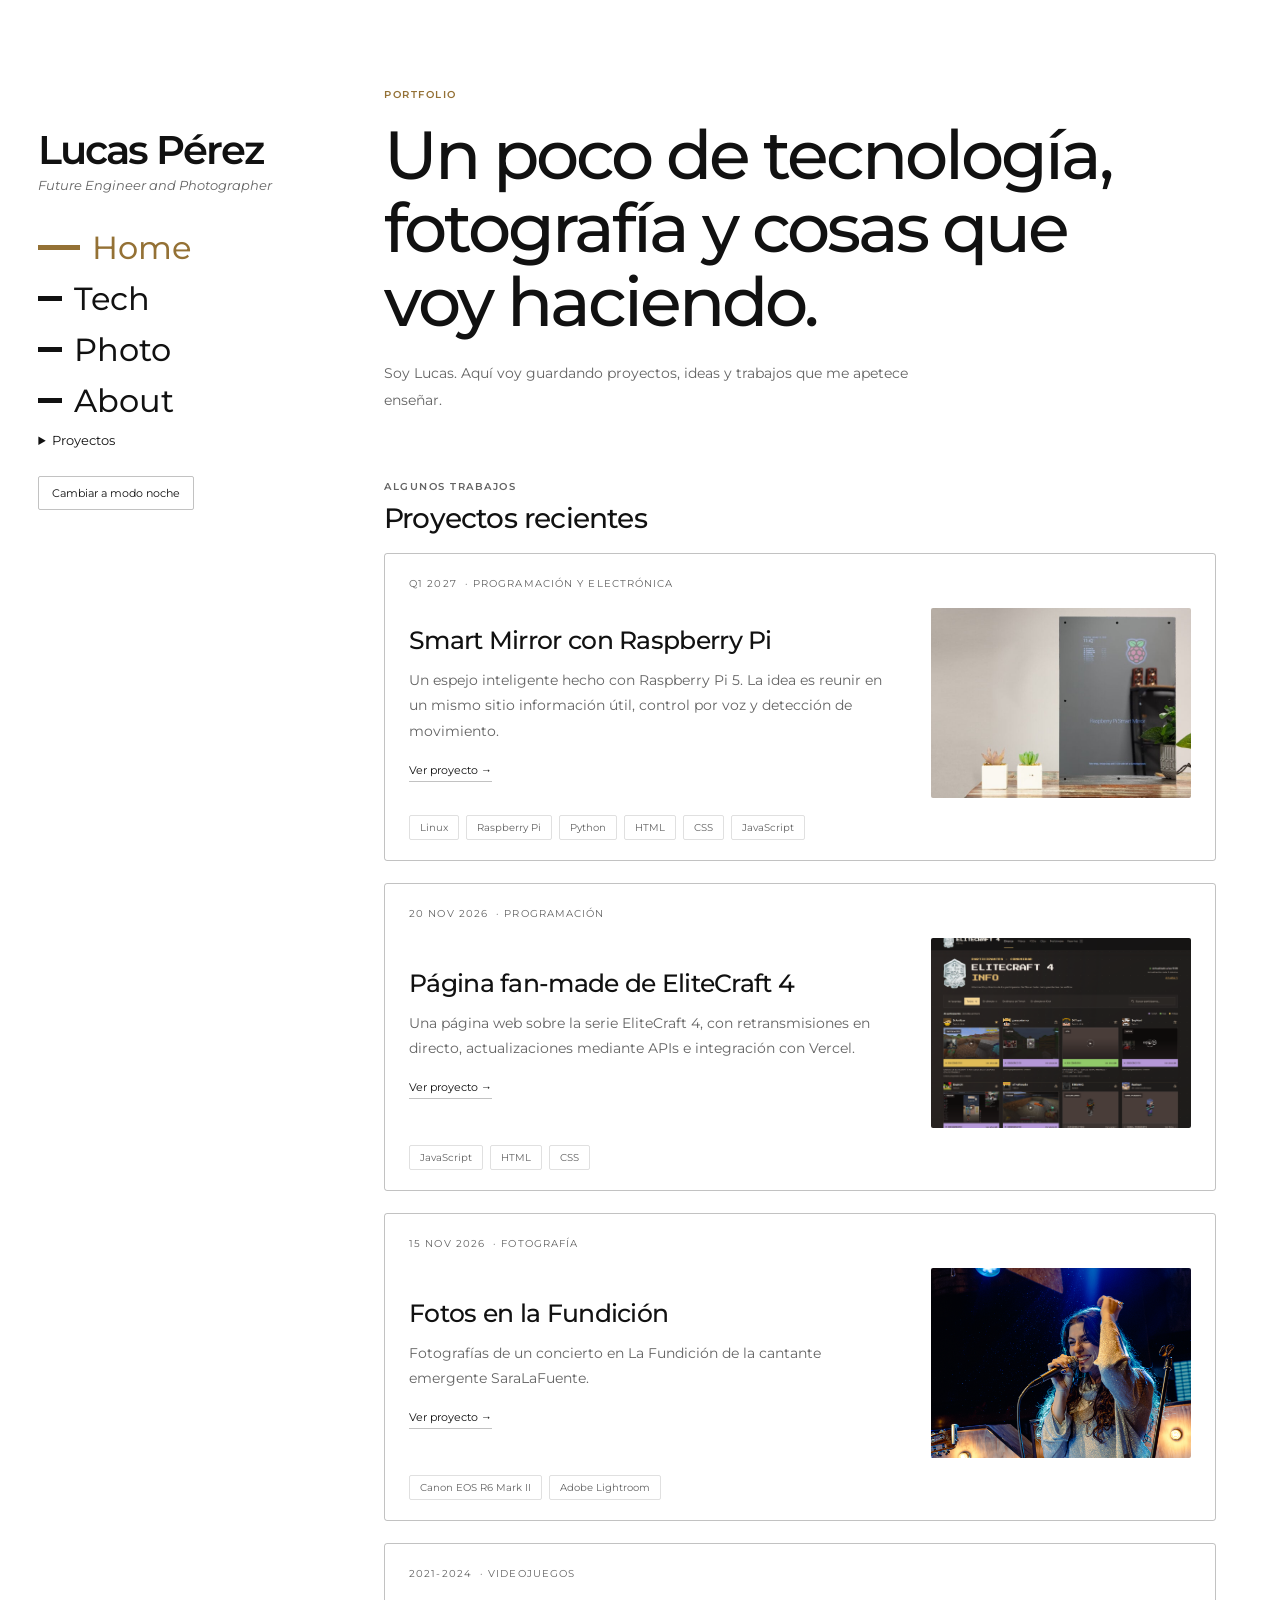
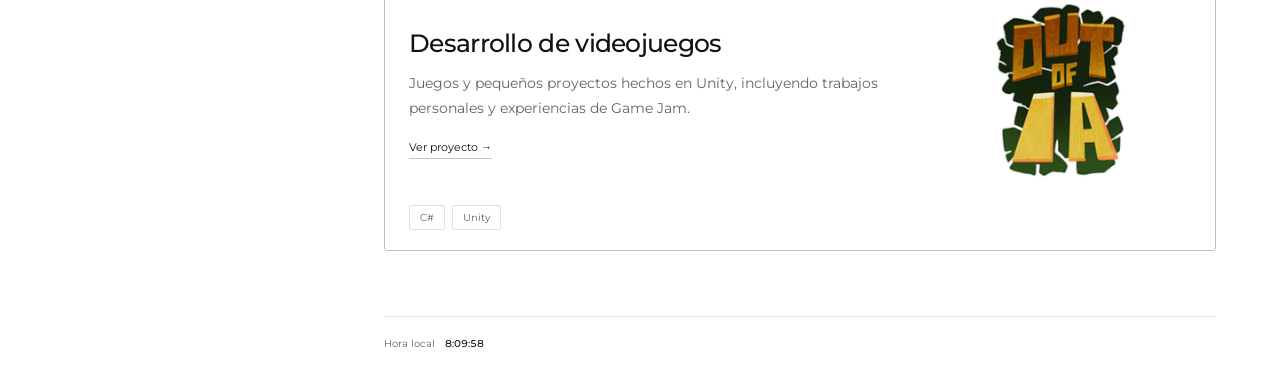
==== commit fc75e29b: "Añadi el carrusel" ====
--- a/index.html
+++ b/index.html
@@ -24,6 +24,15 @@
             <li><a href="photo.html">Photo</a></li>
             <li><a href="about.html">About</a></li>
           </ul>
+          <details class="menu-proyectos">
+            <summary>Proyectos</summary>
+            <div>
+              <a href="proyectos/smart-mirror.html">Smart Mirror</a>
+              <a href="proyectos/elitecraft.html">EliteCraft 4</a>
+              <a href="proyectos/fundicion.html">La Fundición</a>
+              <a href="proyectos/videojuegos.html">Videojuegos</a>
+            </div>
+          </details>
         </nav>
 
         <button class="cambiar-tema" id="tema" type="button" hidden>Cambiar a modo noche</button>
@@ -58,7 +67,7 @@
                   Un espejo inteligente hecho con Raspberry Pi 5. La idea es reunir en un mismo sitio
                   información útil, control por voz y detección de movimiento.
                 </p>
-                <a href="proyectos/smart-mirror.html" class="verProyecto">
+                <a href="proyectos/smart-mirror.html" class="enlace verProyecto">
                   Ver proyecto
                   <span aria-hidden="true">→</span>
                 </a>
@@ -70,7 +79,7 @@
               >
                 <img
                   src="img/smart-mirror2.jpg"
-                  alt="Ilustración de un espejo con la hora sobre el cristal."
+                  alt="Espejo inteligente encendido junto a dos macetas."
                   loading="lazy"
                 />
               </a>
@@ -96,7 +105,7 @@
                   Una página web sobre la serie EliteCraft 4, con retransmisiones en directo, actualizaciones
                   mediante APIs e integración con Vercel.
                 </p>
-                <a href="proyectos/elitecraft.html" class="verProyecto">
+                <a href="proyectos/elitecraft.html" class="enlace verProyecto">
                   Ver proyecto
                   <span aria-hidden="true">→</span>
                 </a>
@@ -108,7 +117,7 @@
               >
                 <img
                   src="img/elitecraft.webp"
-                  alt="Ilustración de un paisaje hecho de bloques."
+                  alt="Página de EliteCraft 4 con los directos de la serie."
                   loading="lazy"
                 />
               </a>
@@ -128,7 +137,7 @@
               <div class="proyecto-texto">
                 <h2>Fotos en la Fundición</h2>
                 <p>Fotografías de un concierto en La Fundición de la cantante emergente SaraLaFuente.</p>
-                <a href="proyectos/fundicion.html" class="verProyecto">
+                <a href="proyectos/fundicion.html" class="enlace verProyecto">
                   Ver proyecto
                   <span aria-hidden="true">→</span>
                 </a>
@@ -139,8 +148,8 @@
                 aria-label="Abrir Fotos en la Fundición"
               >
                 <img
-                  src="img/fundicion.webp"
-                  alt="Cartel ilustrado de SaraLaFuente en La Fundición."
+                  src="img/sesiones/fundicion/01.jpg"
+                  alt="SaraLaFuente cantando al micrófono bajo los focos azules de La Fundición."
                   loading="lazy"
                 />
               </a>
@@ -162,7 +171,7 @@
                   Juegos y pequeños proyectos hechos en Unity, incluyendo trabajos personales y experiencias de
                   Game Jam.
                 </p>
-                <a href="proyectos/videojuegos.html" class="verProyecto">
+                <a href="proyectos/videojuegos.html" class="enlace verProyecto">
                   Ver proyecto
                   <span aria-hidden="true">→</span>
                 </a>
@@ -174,7 +183,7 @@
               >
                 <img
                   src="img/videojuegos.webp"
-                  alt="Paisaje de videojuego dibujado con una malla."
+                  alt="Logotipo de uno de mis juegos de Unity."
                   loading="lazy"
                 />
               </a>
--- a/style.css
+++ b/style.css
@@ -1,19 +1,17 @@
 @font-face {
-  font-family: 'Montserrat';
-  font-style: italic;
-  font-weight: 400;
-  font-display: swap;
-  src: url(fonts/montserrat-italic.woff2) format('woff2');
-  unicode-range: U+0000-00FF, U+0131, U+0152-0153, U+02BB-02BC, U+02C6, U+02DA, U+02DC, U+0304, U+0308, U+0329, U+2000-206F, U+20AC, U+2122, U+2191, U+2193, U+2212, U+2215, U+FEFF, U+FFFD;
+    font-family: 'Montserrat';
+    font-style: italic;
+    font-weight: 400;
+    font-display: swap;
+    src: url(fonts/montserrat-italic.woff2) format('woff2');
 }
 
 @font-face {
-  font-family: 'Montserrat';
-  font-style: normal;
-  font-weight: 400 650;
-  font-display: swap;
-  src: url(fonts/montserrat.woff2) format('woff2');
-  unicode-range: U+0000-00FF, U+0131, U+0152-0153, U+02BB-02BC, U+02C6, U+02DA, U+02DC, U+0304, U+0308, U+0329, U+2000-206F, U+20AC, U+2122, U+2191, U+2193, U+2212, U+2215, U+FEFF, U+FFFD;
+    font-family: 'Montserrat';
+    font-style: normal;
+    font-weight: 400 650;
+    font-display: swap;
+    src: url(fonts/montserrat.woff2) format('woff2');
 }
 
 * {
@@ -30,7 +28,7 @@
     --linea-fina: rgba(0, 0, 0, 0.12);
 }
 
-:root[data-tema="noche"] {
+[data-tema="noche"] {
     color-scheme: dark;
     --fondo: #101010;
     --texto: #f5f5f5;
@@ -40,7 +38,12 @@
     --linea-fina: rgba(255, 255, 255, 0.14);
 }
 
+html {
+    height: 100%;
+}
+
 body {
+    height: 100%;
     font-family: "Montserrat", sans-serif;
     background: var(--fondo);
     color: var(--texto);
@@ -71,19 +74,20 @@
 
 .layout {
     display: grid;
-    grid-template-columns: 30% minmax(0, 70%);
+    grid-template-columns: 30% 70%;
     max-width: 1700px;
-    min-height: 100vh;
+    min-height: 100%;
     margin: 0 auto;
 }
 
 .sidebar {
-    position: sticky;
+    position: fixed;
     top: 0;
-    align-self: start;
-    width: 100%;
-    height: 100vh;
-    padding: 125px 28px 35px 10%;
+    width: 30%;
+    max-width: 510px;
+    overflow-y: auto;
+    height: 100%;
+    padding: 125px 28px 35px min(3%, 51px);
     display: flex;
     flex-direction: column;
 }
@@ -95,7 +99,7 @@
 .nombre a {
     color: inherit;
     text-decoration: none;
-    font-size: clamp(30px, 3vw, 40px);
+    font-size: 40px;
     font-weight: 600;
     letter-spacing: -2px;
 }
@@ -107,29 +111,28 @@
     color: var(--suave);
 }
 
-nav ul {
+nav > ul {
+    display: flex;
+    flex-direction: column;
+    gap: 12px;
     list-style: none;
     padding: 0;
     margin: 0;
 }
 
-nav li {
-    margin-bottom: 12px;
-}
-
-nav a {
+nav li a {
     display: flex;
     align-items: center;
     gap: 12px;
     width: fit-content;
     color: inherit;
     text-decoration: none;
-    font-size: clamp(22px, 2.5vw, 32px);
+    font-size: 32px;
     font-weight: 450;
     transition: color 0.2s;
 }
 
-nav a::before {
+nav li a::before {
     content: "";
     width: 24px;
     height: 5px;
@@ -137,17 +140,23 @@
     transition: width 0.3s;
 }
 
-nav a:hover,
-nav a.activo {
-    color: var(--oro);
-}
-
-nav a:hover::before,
-nav a.activo::before {
+nav li a:hover {
+    color: var(--oro);
+}
+
+nav li a.activo {
+    color: var(--oro);
+}
+
+nav li a:hover::before {
     width: 42px;
 }
 
-nav a.activo::before {
+nav li a.activo::before {
+    width: 42px;
+}
+
+nav li a.activo::before {
     view-transition-name: nav-indicator;
 }
 
@@ -176,11 +185,35 @@
     letter-spacing: 1px;
 }
 
-/* CONTENIDO */
-
-.contenido {
+/* Enlaces a las cuatro fichas, dentro del menú principal. */
+
+.menu-proyectos {
+    margin-top: 12px;
+    font-size: 13px;
+}
+
+.menu-proyectos summary {
+    cursor: pointer;
+}
+
+.menu-proyectos div {
+    display: flex;
+    flex-direction: column;
+    align-items: flex-start;
+    gap: 8px;
+    margin: 10px 0 0 16px;
+}
+
+.menu-proyectos a:hover {
+    color: var(--oro);
+}
+
+/* Contenido */
+
+#contenido {
+    grid-column: 2;
     min-width: 0;
-    padding: 75px clamp(24px, 5vw, 75px) 28px 0;
+    padding: 75px min(7.14%, 75px) 28px 0;
 }
 
 .intro {
@@ -201,11 +234,19 @@
     line-height: 1.6;
 }
 
-.intro h1,
+.intro h1 {
+    max-width: 780px;
+    margin: 0;
+    font-size: 68px;
+    font-weight: 500;
+    line-height: 1.08;
+    letter-spacing: -3px;
+}
+
 .detalle-cabecera h1 {
     max-width: 780px;
     margin: 0;
-    font-size: clamp(38px, 5vw, 68px);
+    font-size: 68px;
     font-weight: 500;
     line-height: 1.08;
     letter-spacing: -3px;
@@ -226,8 +267,7 @@
     margin-top: 28px;
 }
 
-.intro-enlaces a,
-.seccion-titulo > a {
+.enlace {
     color: inherit;
     text-decoration: none;
     font-size: 12px;
@@ -235,19 +275,33 @@
     padding-bottom: 6px;
 }
 
-.intro-enlaces a span,
+.intro-enlaces a span {
+    margin-left: 5px;
+}
+
 .seccion-titulo a span {
     margin-left: 5px;
 }
 
-.intro > .sobrelinea,
-.intro-enlaces a:hover,
-.seccion-titulo > a:hover,
+.intro > .sobrelinea {
+    color: var(--oro);
+}
+
+.intro-enlaces a:hover {
+    color: var(--oro);
+}
+
+.seccion-titulo > a:hover {
+    color: var(--oro);
+}
+
 .volver:hover {
     color: var(--oro);
 }
 
-[hidden] { display: none !important; }
+[hidden] {
+    display: none !important;
+}
 
 /* TÍTULOS DE SECCIÓN */
 
@@ -265,7 +319,7 @@
 
 .seccion-titulo h2 {
     margin: 0;
-    font-size: clamp(20px, 2.4vw, 28px);
+    font-size: 28px;
     font-weight: 500;
     letter-spacing: -0.8px;
 }
@@ -294,7 +348,7 @@
     margin: 0;
     border: 1px solid var(--linea);
     border-radius: 3px;
-    transition: background 0.3s, transform 0.3s, border-color 0.3s;
+    transition: transform 0.3s, border-color 0.3s;
 }
 
 .trabajo:hover {
@@ -314,7 +368,7 @@
 
 .proyecto {
     display: grid;
-    grid-template-columns: minmax(0, 1fr) minmax(170px, 260px);
+    grid-template-columns: auto 260px;
     align-items: center;
     gap: 32px;
 }
@@ -322,7 +376,7 @@
 .proyecto h2 {
     display: inline;
     margin: 0;
-    font-size: clamp(19px, 2vw, 25px);
+    font-size: 25px;
     font-weight: 500;
     letter-spacing: -0.7px;
     line-height: 1.4;
@@ -362,9 +416,6 @@
 
 .verProyecto {
     display: inline-block;
-    color: inherit;
-    text-decoration: none;
-    border-bottom: 1px solid var(--linea);
     padding-bottom: 4px;
     font-size: 11px;
     transition: color 0.2s, border-color 0.2s;
@@ -389,178 +440,6 @@
     color: var(--suave);
     font-size: 10px;
     line-height: 1.3;
-}
-
-/* ABOUT */
-
-.about-contenido {
-    display: grid;
-    grid-template-columns: minmax(0, 1.2fr) minmax(210px, 0.8fr);
-    gap: 55px;
-    padding-top: 20px;
-}
-
-.about-texto h2 {
-    margin: 0 0 20px;
-    font-size: clamp(30px, 4vw, 46px);
-    font-weight: 500;
-    letter-spacing: -2px;
-}
-
-.about-texto > p:not(.sobrelinea) {
-    max-width: 560px;
-    margin: 0 0 18px;
-    color: var(--suave);
-    font-size: 14px;
-    line-height: 1.9;
-}
-
-.about-lateral {
-    border-top: 1px solid var(--linea);
-}
-
-.about-bloque {
-    padding: 20px 0;
-    border-bottom: 1px solid var(--linea-fina);
-}
-
-.about-bloque p:not(.sobrelinea) {
-    color: var(--suave);
-    font-size: 12px;
-    line-height: 1.8;
-}
-
-.about-bloque .tecnologias {
-    margin-top: 10px;
-}
-
-/* DETALLE DE PROYECTO */
-
-.migas {
-    display: flex;
-    flex-wrap: wrap;
-    gap: 9px;
-    margin: 0 0 35px;
-    color: var(--suave);
-    font-size: 11px;
-}
-
-.migas a {
-    color: inherit;
-    text-decoration: none;
-}
-
-.migas a:hover {
-    color: var(--texto);
-}
-
-.detalle {
-    max-width: 1000px;
-}
-
-.detalle-cabecera {
-    max-width: 780px;
-    margin-bottom: 32px;
-}
-
-.detalle-cabecera h1 {
-    font-size: clamp(36px, 4.5vw, 58px);
-}
-
-.detalle-intro {
-    max-width: 650px;
-    margin: 18px 0 0;
-    color: var(--suave);
-    font-size: 14px;
-    line-height: 1.9;
-}
-
-.detalle-portada {
-    display: block;
-    width: 100%;
-    max-height: 440px;
-    object-fit: cover;
-    border-radius: 2px;
-    background: var(--linea-fina);
-}
-
-.detalle-columnas {
-    display: grid;
-    grid-template-columns: minmax(0, 1fr) 220px;
-    gap: 50px;
-    margin-top: 38px;
-}
-
-.detalle-bloque {
-    display: grid;
-    grid-template-columns: 35px minmax(0, 1fr);
-    gap: 15px;
-    padding: 22px 0;
-    border-bottom: 1px solid var(--linea-fina);
-}
-
-.detalle-bloque:first-child {
-    padding-top: 0;
-}
-
-.detalle-numero {
-    color: var(--suave);
-    font-size: 11px;
-    letter-spacing: 1px;
-    padding-top: 5px;
-}
-
-.detalle-bloque h2 {
-    margin: 0 0 12px;
-    font-size: 20px;
-    font-weight: 500;
-}
-
-.detalle-bloque p {
-    margin: 0;
-    color: var(--suave);
-    font-size: 13px;
-    line-height: 1.9;
-}
-
-.detalle-enlace .verProyecto {
-    margin-top: 15px;
-}
-
-.detalle-lateral {
-    display: flex;
-    flex-direction: column;
-    gap: 23px;
-    padding-top: 3px;
-}
-
-.detalle-lateral > div {
-    padding-bottom: 20px;
-    border-bottom: 1px solid var(--linea-fina);
-}
-
-.detalle-lateral .sobrelinea {
-    margin-bottom: 8px;
-}
-
-.detalle-lateral p:not(.sobrelinea) {
-    margin: 0;
-    font-size: 12px;
-    line-height: 1.7;
-}
-
-.detalle-lateral .tecnologias {
-    margin-top: 0;
-}
-
-.volver {
-    display: inline-block;
-    margin-top: 38px;
-    color: inherit;
-    text-decoration: none;
-    font-size: 12px;
-    border-bottom: 1px solid var(--linea);
-    padding-bottom: 6px;
 }
 
 /* PIE */
@@ -588,34 +467,73 @@
     font-variant-numeric: tabular-nums;
 }
 
-/* DETALLES PEQUEÑOS */
-
-a:focus-visible,
+/* Foco del teclado */
+
+a:focus-visible {
+    outline: 2px solid var(--oro);
+    outline-offset: 4px;
+}
+
 button:focus-visible {
     outline: 2px solid var(--oro);
     outline-offset: 4px;
 }
 
+@media (max-width: 1250px) {
+    .intro h1 {
+        font-size: 56px;
+    }
+
+    .nombre a {
+        font-size: 34px;
+    }
+
+    nav li a {
+        font-size: 28px;
+    }
+
+    .proyecto h2 {
+        font-size: 22px;
+    }
+}
+
 @media (max-width: 950px) {
+    .intro h1 {
+        font-size: 42px;
+    }
+
+    .nombre a {
+        font-size: 30px;
+    }
+
+    nav li a {
+        font-size: 22px;
+    }
+
+    .proyecto h2 {
+        font-size: 19px;
+    }
+
+    .seccion-titulo h2 {
+        font-size: 20px;
+    }
+
     .layout {
-        grid-template-columns: 250px minmax(0, 1fr);
+        grid-template-columns: 250px auto;
     }
 
     .sidebar {
+        width: 250px;
         padding-left: 30px;
     }
 
-    .contenido {
+    #contenido {
         padding-right: 28px;
     }
 
     .proyecto {
-        grid-template-columns: minmax(0, 1fr) 200px;
+        grid-template-columns: auto 200px;
         gap: 22px;
-    }
-
-    .about-contenido {
-        gap: 30px;
     }
 }
 
@@ -625,7 +543,8 @@
     }
 
     .sidebar {
-        position: relative;
+        position: static;
+        max-width: 100%;
         width: 100%;
         height: auto;
         padding: 28px 24px 20px;
@@ -640,28 +559,27 @@
         font-size: 31px;
     }
 
-    nav ul {
-        display: flex;
+    nav > ul {
+        flex-direction: row;
         flex-wrap: wrap;
         gap: 8px 18px;
     }
 
-    nav li {
-        margin: 0;
-    }
-
-    nav a {
+    nav li a {
         gap: 7px;
         font-size: 17px;
     }
 
-    nav a::before {
+    nav li a::before {
         width: 12px;
         height: 3px;
     }
 
-    nav a:hover::before,
-    nav a.activo::before {
+    nav li a:hover::before {
+        width: 20px;
+    }
+
+    nav li a.activo::before {
         width: 20px;
     }
 
@@ -673,7 +591,7 @@
         display: none;
     }
 
-    .contenido {
+    #contenido {
         padding: 38px 24px 24px;
     }
 
@@ -686,6 +604,7 @@
     }
 
     .intro h1 {
+        font-size: 38px;
         letter-spacing: -2px;
     }
 
@@ -698,32 +617,17 @@
     }
 
     .proyecto {
-        grid-template-columns: minmax(0, 1fr) 160px;
+        grid-template-columns: auto 160px;
         gap: 16px;
     }
 
     .proyecto img {
         height: 145px;
     }
-
-    .about-contenido,
-    .detalle-columnas {
-        grid-template-columns: 1fr;
-        gap: 28px;
-    }
-
-    .detalle-lateral {
-        display: grid;
-        grid-template-columns: repeat(2, minmax(0, 1fr));
-    }
-
-    .detalle-lateral > div:last-child {
-        grid-column: 1 / -1;
-    }
 }
 
 @media (max-width: 480px) {
-    .contenido {
+    #contenido {
         padding: 32px 17px 20px;
     }
 
@@ -732,7 +636,7 @@
     }
 
     .proyecto {
-        grid-template-columns: 1fr;
+        grid-template-columns: 100%;
     }
 
     .imagen-proyecto {
@@ -755,30 +659,28 @@
         padding-top: 20px;
     }
 
-    .detalle-columnas {
-        margin-top: 28px;
-    }
-
-    .detalle-lateral {
-        grid-template-columns: 1fr;
-    }
-
-    .detalle-lateral > div:last-child {
-        grid-column: auto;
-    }
-
     .pie {
         margin-top: 45px;
     }
 }
 
 @media (prefers-reduced-motion: reduce) {
-    @view-transition { navigation: none; }
-
-    *,
-    *::before,
+    @view-transition {
+        navigation: none;
+    }
+
+    * {
+        scroll-behavior: auto !important;
+        transition: none !important;
+    }
+
+    *::before {
+        scroll-behavior: auto !important;
+        transition: none !important;
+    }
+
     *::after {
         scroll-behavior: auto !important;
-        transition-duration: 0.01ms !important;
-    }
-}
+        transition: none !important;
+    }
+}
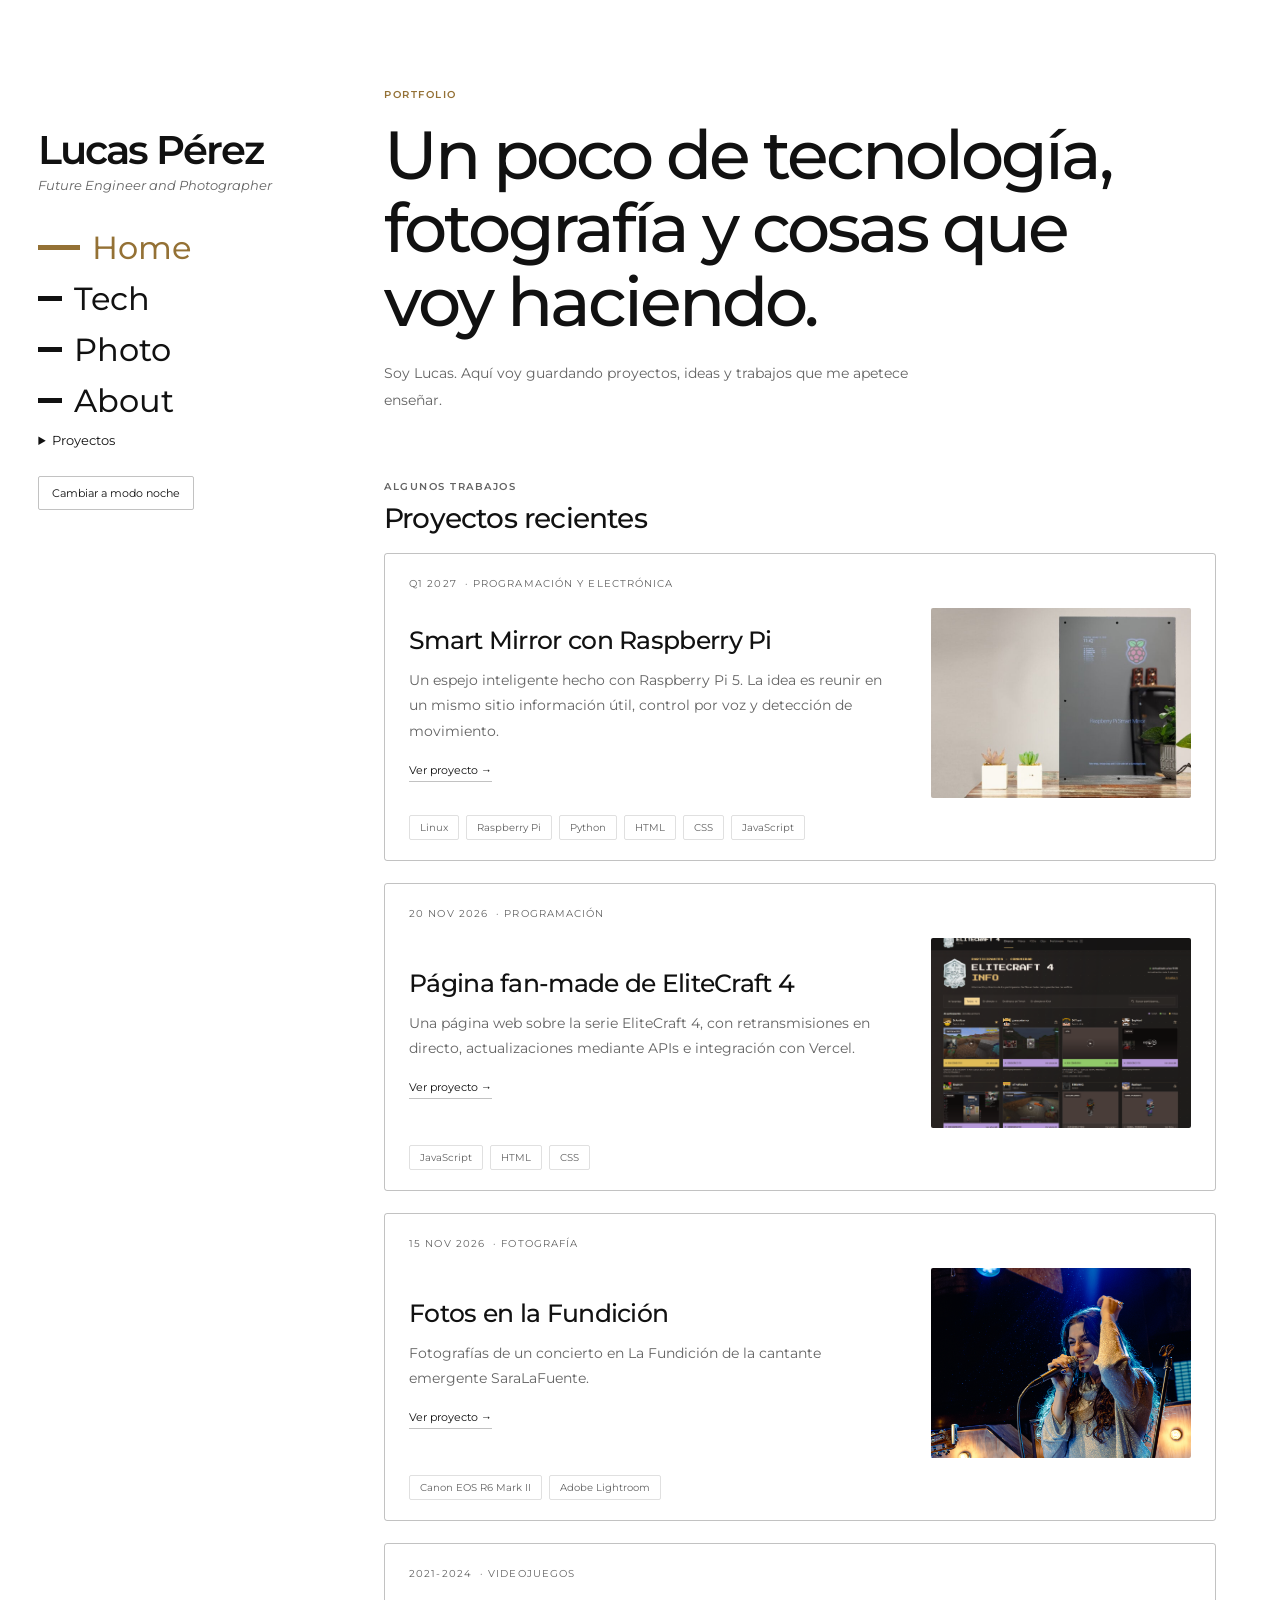
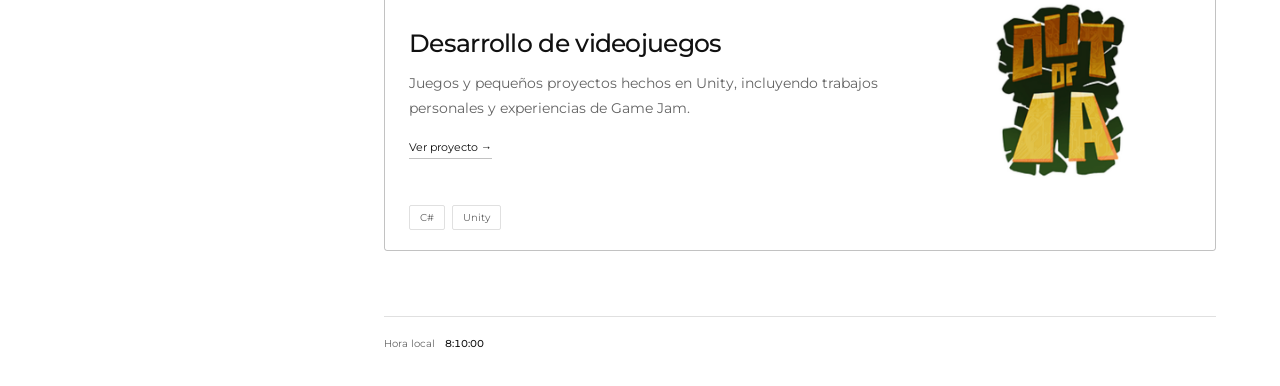
==== commit d224c334: "Evita el parpadeo de las fuentes al navegar" ====
--- a/index.html
+++ b/index.html
@@ -5,6 +5,8 @@
     <meta name="viewport" content="width=device-width, initial-scale=1.0" />
     <meta name="color-scheme" content="light dark" />
     <meta name="description" content="Home — Lucas Pérez, Future Engineer and Photographer." />
+    <link rel="preload" href="fonts/montserrat.woff2" as="font" type="font/woff2" crossorigin />
+    <link rel="preload" href="fonts/montserrat-italic.woff2" as="font" type="font/woff2" crossorigin />
     <link rel="stylesheet" href="style.css" />
     <script src="script.js" defer></script>
     <title>Home | Lucas Pérez</title>
--- a/style.css
+++ b/style.css
@@ -2,7 +2,7 @@
     font-family: 'Montserrat';
     font-style: italic;
     font-weight: 400;
-    font-display: swap;
+    font-display: optional;
     src: url(fonts/montserrat-italic.woff2) format('woff2');
 }
 
@@ -10,7 +10,7 @@
     font-family: 'Montserrat';
     font-style: normal;
     font-weight: 400 650;
-    font-display: swap;
+    font-display: optional;
     src: url(fonts/montserrat.woff2) format('woff2');
 }
 
@@ -63,6 +63,15 @@
 
 @view-transition {
     navigation: auto;
+}
+
+::view-transition-old(root) {
+    animation: none;
+    opacity: 0;
+}
+
+::view-transition-new(root) {
+    animation: none;
 }
 
 ::view-transition-group(nav-indicator) {
